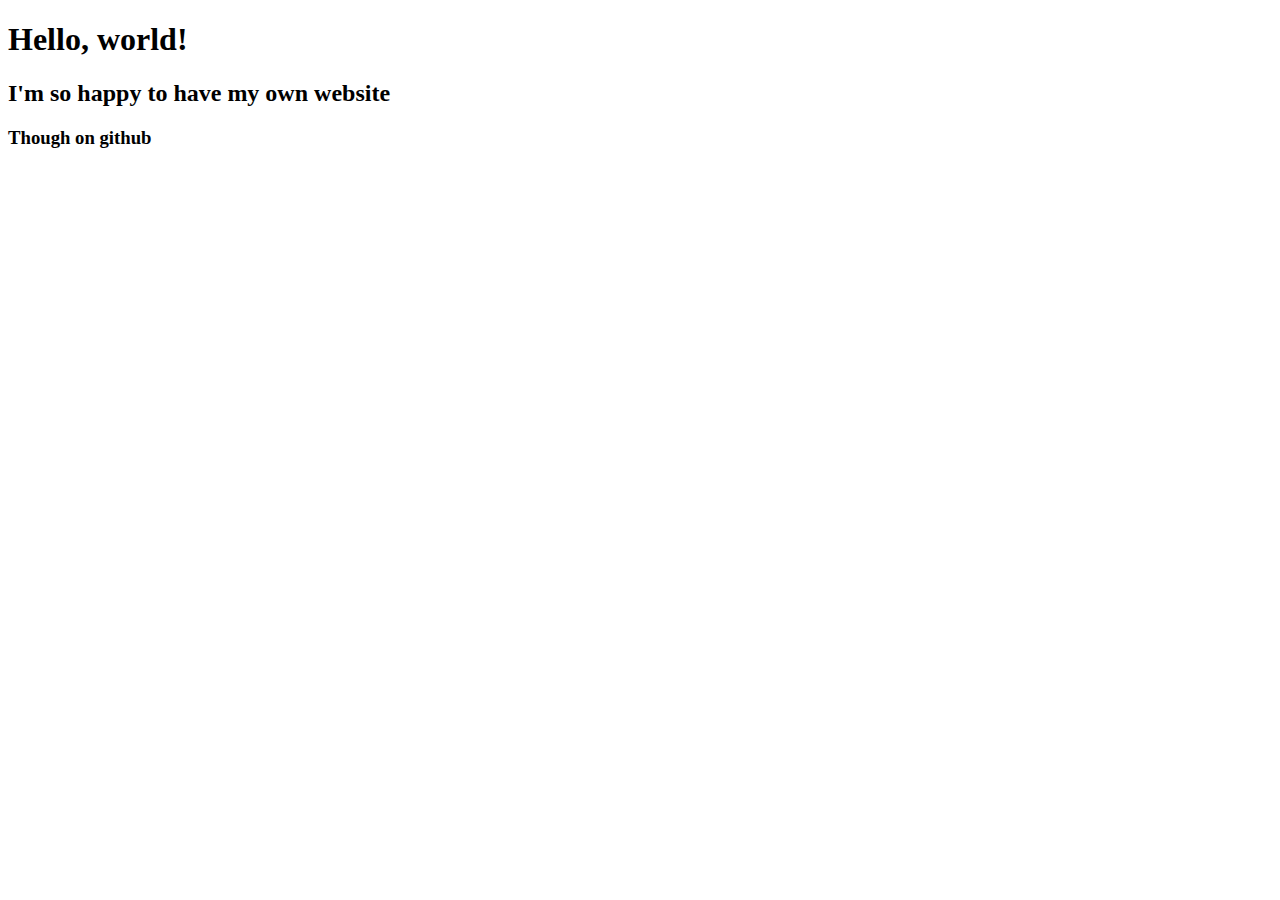
==== index.html @ fdfdf6d9 "Create index.html" ====
<!DOCTYPE html>
<html lang="en">
<head>
    <meta charset="UTF-8">
    <meta name="viewport" content="width=device-width, initial-scale=1.0">
    <title>Zhaodong's Website</title>
</head>
<body>
    <h1>Hello, world!</h1>
    <h2>I'm so happy to have my own website</h2>
    <h3>Though on github</h3>
</body>
</html>
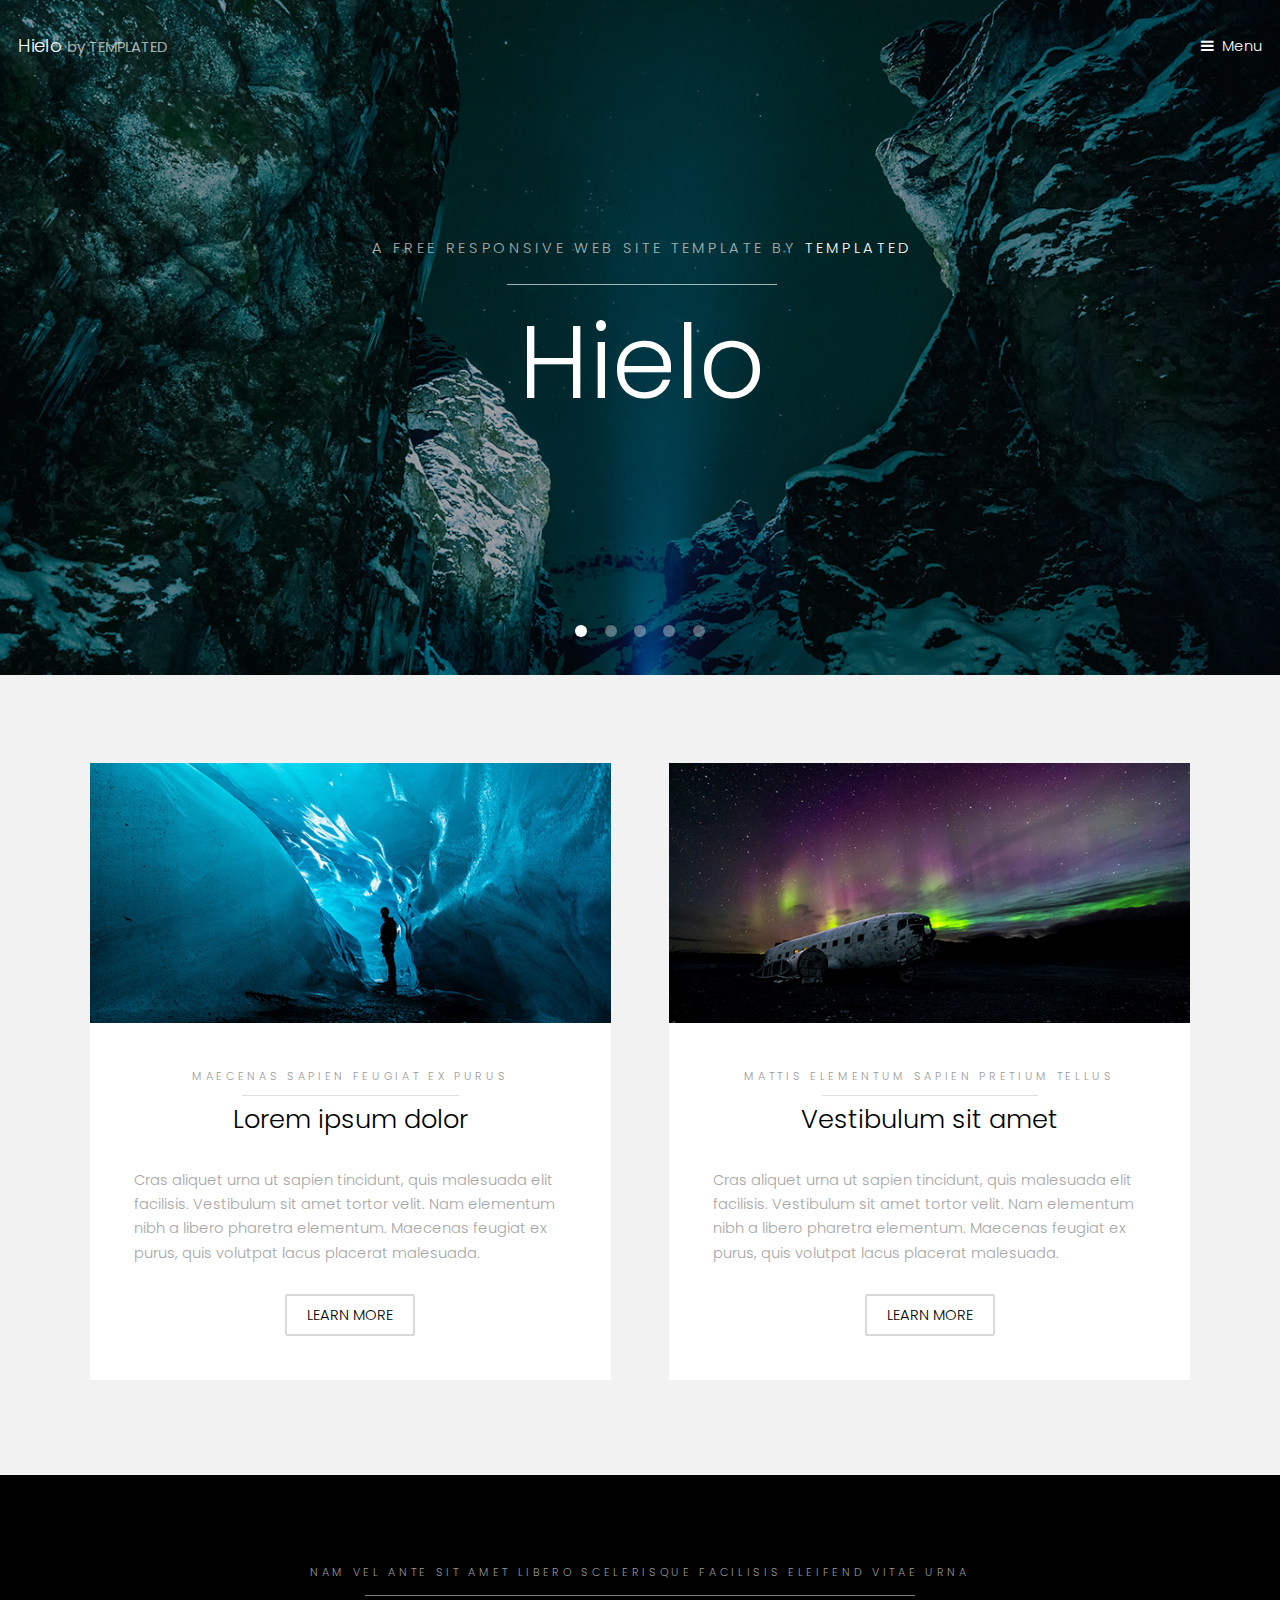
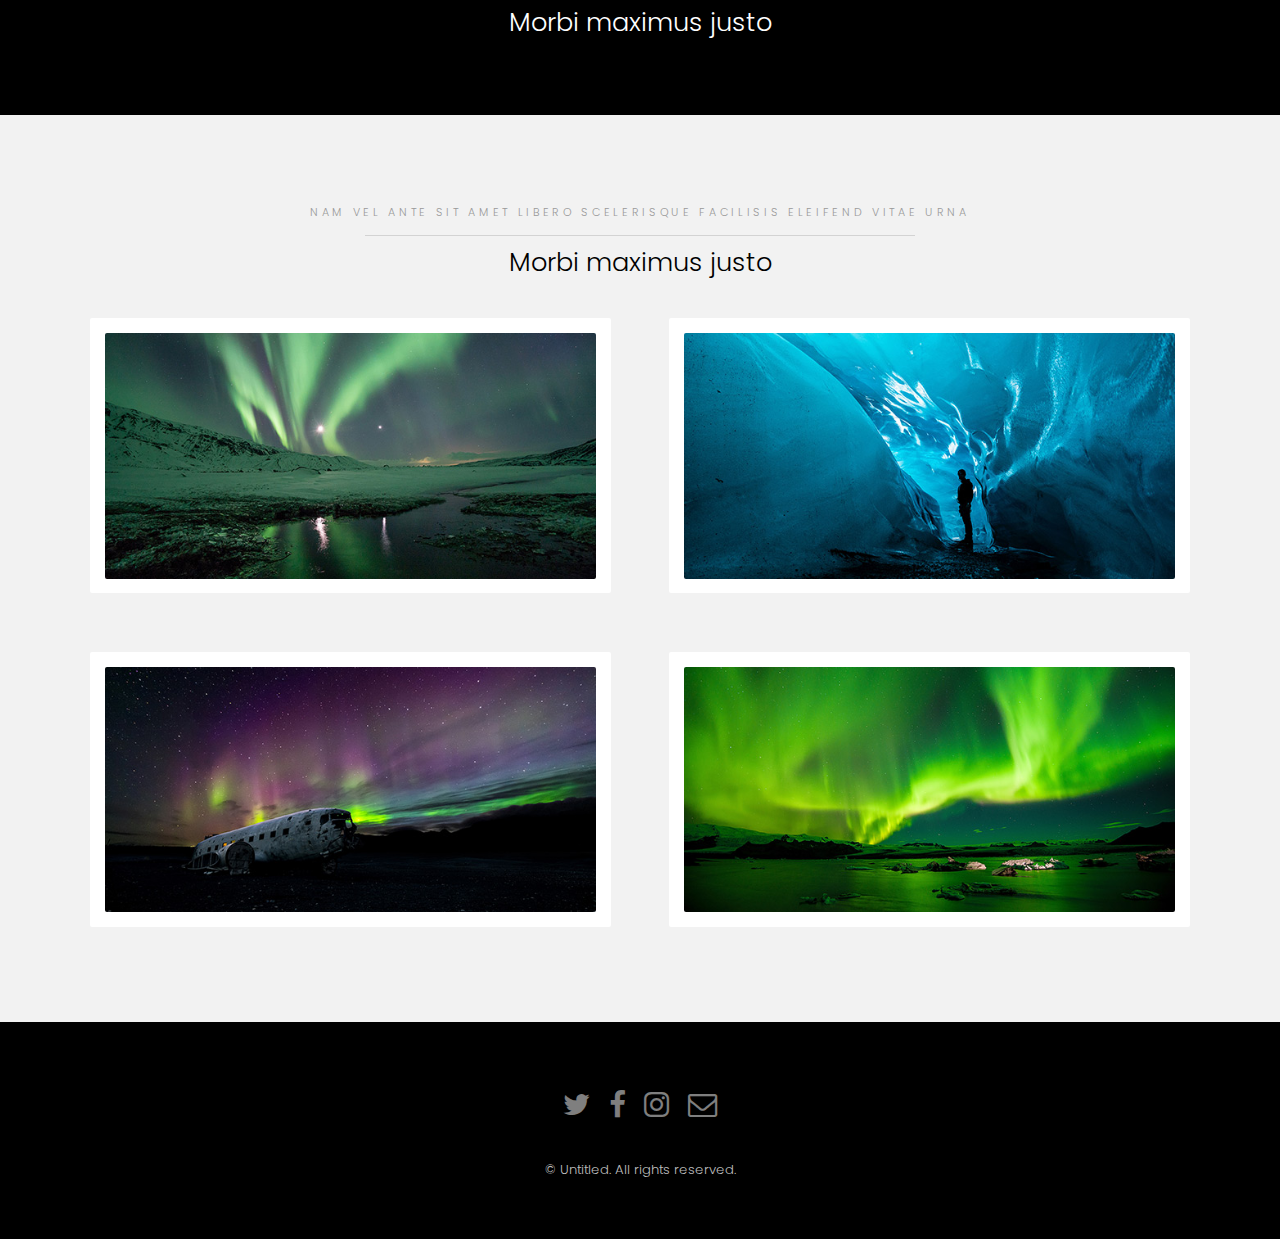
==== commit 54869a9a: "test" ====
--- a/index.html
+++ b/index.html
@@ -1,13 +1,191 @@
-<!DOCTYPE html>
-<html lang="en">
-<head>
-    <meta charset="UTF-8">
-    <meta name="viewport" content="width=device-width, initial-scale=1.0">
-    <title>Zhaodong's Website</title>
-</head>
-<body>
-    <h1>Hello, world!</h1>
-    <h2>I'm so happy to have my own website</h2>
-    <h3>Though on github</h3>
-</body>
+<!DOCTYPE HTML>
+<!--
+	Hielo by TEMPLATED
+	templated.co @templatedco
+	Released for free under the Creative Commons Attribution 3.0 license (templated.co/license)
+-->
+<html>
+	<head>
+		<title>Hielo by TEMPLATED</title>
+		<meta charset="utf-8" />
+		<meta name="viewport" content="width=device-width, initial-scale=1" />
+		<link rel="stylesheet" href="assets/css/main.css" />
+	</head>
+	<body>
+
+		<!-- Header -->
+			<header id="header" class="alt">
+				<div class="logo"><a href="index.html">Hielo <span>by TEMPLATED</span></a></div>
+				<a href="#menu">Menu</a>
+			</header>
+
+		<!-- Nav -->
+			<nav id="menu">
+				<ul class="links">
+					<li><a href="index.html">Home</a></li>
+					<li><a href="generic.html">Generic</a></li>
+					<li><a href="elements.html">Elements</a></li>
+				</ul>
+			</nav>
+
+		<!-- Banner -->
+			<section class="banner full">
+				<article>
+					<img src="images/slide01.jpg" alt="" />
+					<div class="inner">
+						<header>
+							<p>A free responsive web site template by <a href="https://templated.co">TEMPLATED</a></p>
+							<h2>Hielo</h2>
+						</header>
+					</div>
+				</article>
+				<article>
+					<img src="images/slide02.jpg" alt="" />
+					<div class="inner">
+						<header>
+							<p>Lorem ipsum dolor sit amet nullam feugiat</p>
+							<h2>Magna etiam</h2>
+						</header>
+					</div>
+				</article>
+				<article>
+					<img src="images/slide03.jpg"  alt="" />
+					<div class="inner">
+						<header>
+							<p>Sed cursus aliuam veroeros lorem ipsum nullam</p>
+							<h2>Tempus dolor</h2>
+						</header>
+					</div>
+				</article>
+				<article>
+					<img src="images/slide04.jpg"  alt="" />
+					<div class="inner">
+						<header>
+							<p>Adipiscing lorem ipsum feugiat sed phasellus consequat</p>
+							<h2>Etiam feugiat</h2>
+						</header>
+					</div>
+				</article>
+				<article>
+					<img src="images/slide05.jpg"  alt="" />
+					<div class="inner">
+						<header>
+							<p>Ipsum dolor sed magna veroeros lorem ipsum</p>
+							<h2>Lorem adipiscing</h2>
+						</header>
+					</div>
+				</article>
+			</section>
+
+		<!-- One -->
+			<section id="one" class="wrapper style2">
+				<div class="inner">
+					<div class="grid-style">
+
+						<div>
+							<div class="box">
+								<div class="image fit">
+									<img src="images/pic02.jpg" alt="" />
+								</div>
+								<div class="content">
+									<header class="align-center">
+										<p>maecenas sapien feugiat ex purus</p>
+										<h2>Lorem ipsum dolor</h2>
+									</header>
+									<p> Cras aliquet urna ut sapien tincidunt, quis malesuada elit facilisis. Vestibulum sit amet tortor velit. Nam elementum nibh a libero pharetra elementum. Maecenas feugiat ex purus, quis volutpat lacus placerat malesuada.</p>
+									<footer class="align-center">
+										<a href="#" class="button alt">Learn More</a>
+									</footer>
+								</div>
+							</div>
+						</div>
+
+						<div>
+							<div class="box">
+								<div class="image fit">
+									<img src="images/pic03.jpg" alt="" />
+								</div>
+								<div class="content">
+									<header class="align-center">
+										<p>mattis elementum sapien pretium tellus</p>
+										<h2>Vestibulum sit amet</h2>
+									</header>
+									<p> Cras aliquet urna ut sapien tincidunt, quis malesuada elit facilisis. Vestibulum sit amet tortor velit. Nam elementum nibh a libero pharetra elementum. Maecenas feugiat ex purus, quis volutpat lacus placerat malesuada.</p>
+									<footer class="align-center">
+										<a href="#" class="button alt">Learn More</a>
+									</footer>
+								</div>
+							</div>
+						</div>
+
+					</div>
+				</div>
+			</section>
+
+		<!-- Two -->
+			<section id="two" class="wrapper style3">
+				<div class="inner">
+					<header class="align-center">
+						<p>Nam vel ante sit amet libero scelerisque facilisis eleifend vitae urna</p>
+						<h2>Morbi maximus justo</h2>
+					</header>
+				</div>
+			</section>
+
+		<!-- Three -->
+			<section id="three" class="wrapper style2">
+				<div class="inner">
+					<header class="align-center">
+						<p class="special">Nam vel ante sit amet libero scelerisque facilisis eleifend vitae urna</p>
+						<h2>Morbi maximus justo</h2>
+					</header>
+					<div class="gallery">
+						<div>
+							<div class="image fit">
+								<a href="#"><img src="images/pic01.jpg" alt="" /></a>
+							</div>
+						</div>
+						<div>
+							<div class="image fit">
+								<a href="#"><img src="images/pic02.jpg" alt="" /></a>
+							</div>
+						</div>
+						<div>
+							<div class="image fit">
+								<a href="#"><img src="images/pic03.jpg" alt="" /></a>
+							</div>
+						</div>
+						<div>
+							<div class="image fit">
+								<a href="#"><img src="images/pic04.jpg" alt="" /></a>
+							</div>
+						</div>
+					</div>
+				</div>
+			</section>
+
+
+		<!-- Footer -->
+			<footer id="footer">
+				<div class="container">
+					<ul class="icons">
+						<li><a href="#" class="icon fa-twitter"><span class="label">Twitter</span></a></li>
+						<li><a href="#" class="icon fa-facebook"><span class="label">Facebook</span></a></li>
+						<li><a href="#" class="icon fa-instagram"><span class="label">Instagram</span></a></li>
+						<li><a href="#" class="icon fa-envelope-o"><span class="label">Email</span></a></li>
+					</ul>
+				</div>
+				<div class="copyright">
+					&copy; Untitled. All rights reserved.
+				</div>
+			</footer>
+
+		<!-- Scripts -->
+			<script src="assets/js/jquery.min.js"></script>
+			<script src="assets/js/jquery.scrollex.min.js"></script>
+			<script src="assets/js/skel.min.js"></script>
+			<script src="assets/js/util.js"></script>
+			<script src="assets/js/main.js"></script>
+
+	</body>
 </html>--- a/assets/css/main.css
+++ b/assets/css/main.css
@@ -0,0 +1,4312 @@
+@charset "UTF-8";
+@import url(font-awesome.min.css);
+@import url("https://fonts.googleapis.com/css?family=Poppins:300,400,500,600,700");
+
+/*
+	Hielo by TEMPLATED
+	templated.co @templatedco
+	Released for free under the Creative Commons Attribution 3.0 license (templated.co/license)
+*/
+
+/* Reset */
+
+	html, body, div, span, applet, object, iframe, h1, h2, h3, h4, h5, h6, p, blockquote, pre, a, abbr, acronym, address, big, cite, code, del, dfn, em, img, ins, kbd, q, s, samp, small, strike, strong, sub, sup, tt, var, b, u, i, center, dl, dt, dd, ol, ul, li, fieldset, form, label, legend, table, caption, tbody, tfoot, thead, tr, th, td, article, aside, canvas, details, embed, figure, figcaption, footer, header, hgroup, menu, nav, output, ruby, section, summary, time, mark, audio, video {
+		margin: 0;
+		padding: 0;
+		border: 0;
+		font-size: 100%;
+		font: inherit;
+		vertical-align: baseline;
+	}
+
+	article, aside, details, figcaption, figure, footer, header, hgroup, menu, nav, section {
+		display: block;
+	}
+
+	body {
+		line-height: 1;
+	}
+
+	ol, ul {
+		list-style: none;
+	}
+
+	blockquote, q {
+		quotes: none;
+	}
+
+	blockquote:before, blockquote:after, q:before, q:after {
+		content: '';
+		content: none;
+	}
+
+	table {
+		border-collapse: collapse;
+		border-spacing: 0;
+	}
+
+	body {
+		-webkit-text-size-adjust: none;
+	}
+
+/* Box Model */
+
+	*, *:before, *:after {
+		-moz-box-sizing: border-box;
+		-webkit-box-sizing: border-box;
+		box-sizing: border-box;
+	}
+
+/* Containers */
+
+	.container {
+		margin-left: auto;
+		margin-right: auto;
+	}
+
+	.container.\31 25\25 {
+		width: 100%;
+		max-width: 100rem;
+		min-width: 80rem;
+	}
+
+	.container.\37 5\25 {
+		width: 60rem;
+	}
+
+	.container.\35 0\25 {
+		width: 40rem;
+	}
+
+	.container.\32 5\25 {
+		width: 20rem;
+	}
+
+	.container {
+		width: 80rem;
+	}
+
+	@media screen and (max-width: 1680px) {
+
+		.container.\31 25\25 {
+			width: 100%;
+			max-width: 100rem;
+			min-width: 80rem;
+		}
+
+		.container.\37 5\25 {
+			width: 60rem;
+		}
+
+		.container.\35 0\25 {
+			width: 40rem;
+		}
+
+		.container.\32 5\25 {
+			width: 20rem;
+		}
+
+		.container {
+			width: 80rem;
+		}
+
+	}
+
+	@media screen and (max-width: 1280px) {
+
+		.container.\31 25\25 {
+			width: 100%;
+			max-width: 81.25rem;
+			min-width: 65rem;
+		}
+
+		.container.\37 5\25 {
+			width: 48.75rem;
+		}
+
+		.container.\35 0\25 {
+			width: 32.5rem;
+		}
+
+		.container.\32 5\25 {
+			width: 16.25rem;
+		}
+
+		.container {
+			width: 65rem;
+		}
+
+	}
+
+	@media screen and (max-width: 980px) {
+
+		.container.\31 25\25 {
+			width: 100%;
+			max-width: 112.5%;
+			min-width: 90%;
+		}
+
+		.container.\37 5\25 {
+			width: 67.5%;
+		}
+
+		.container.\35 0\25 {
+			width: 45%;
+		}
+
+		.container.\32 5\25 {
+			width: 22.5%;
+		}
+
+		.container {
+			width: 90%;
+		}
+
+	}
+
+	@media screen and (max-width: 736px) {
+
+		.container.\31 25\25 {
+			width: 100%;
+			max-width: 112.5%;
+			min-width: 90%;
+		}
+
+		.container.\37 5\25 {
+			width: 67.5%;
+		}
+
+		.container.\35 0\25 {
+			width: 45%;
+		}
+
+		.container.\32 5\25 {
+			width: 22.5%;
+		}
+
+		.container {
+			width: 90% !important;
+		}
+
+	}
+
+	@media screen and (max-width: 480px) {
+
+		.container.\31 25\25 {
+			width: 100%;
+			max-width: 112.5%;
+			min-width: 90%;
+		}
+
+		.container.\37 5\25 {
+			width: 67.5%;
+		}
+
+		.container.\35 0\25 {
+			width: 45%;
+		}
+
+		.container.\32 5\25 {
+			width: 22.5%;
+		}
+
+		.container {
+			width: 90% !important;
+		}
+
+	}
+
+/* Grid */
+
+	.row {
+		border-bottom: solid 1px transparent;
+		-moz-box-sizing: border-box;
+		-webkit-box-sizing: border-box;
+		box-sizing: border-box;
+	}
+
+	.row > * {
+		float: left;
+		-moz-box-sizing: border-box;
+		-webkit-box-sizing: border-box;
+		box-sizing: border-box;
+	}
+
+	.row:after, .row:before {
+		content: '';
+		display: block;
+		clear: both;
+		height: 0;
+	}
+
+	.row.uniform > * > :first-child {
+		margin-top: 0;
+	}
+
+	.row.uniform > * > :last-child {
+		margin-bottom: 0;
+	}
+
+	.row.\30 \25 > * {
+		padding: 0 0 0 0rem;
+	}
+
+	.row.\30 \25 {
+		margin: 0 0 -1px 0rem;
+	}
+
+	.row.uniform.\30 \25 > * {
+		padding: 0rem 0 0 0rem;
+	}
+
+	.row.uniform.\30 \25 {
+		margin: 0rem 0 -1px 0rem;
+	}
+
+	.row > * {
+		padding: 0 0 0 2rem;
+	}
+
+	.row {
+		margin: 0 0 -1px -2rem;
+	}
+
+	.row.uniform > * {
+		padding: 2rem 0 0 2rem;
+	}
+
+	.row.uniform {
+		margin: -2rem 0 -1px -2rem;
+	}
+
+	.row.\32 00\25 > * {
+		padding: 0 0 0 4rem;
+	}
+
+	.row.\32 00\25 {
+		margin: 0 0 -1px -4rem;
+	}
+
+	.row.uniform.\32 00\25 > * {
+		padding: 4rem 0 0 4rem;
+	}
+
+	.row.uniform.\32 00\25 {
+		margin: -4rem 0 -1px -4rem;
+	}
+
+	.row.\31 50\25 > * {
+		padding: 0 0 0 3rem;
+	}
+
+	.row.\31 50\25 {
+		margin: 0 0 -1px -3rem;
+	}
+
+	.row.uniform.\31 50\25 > * {
+		padding: 3rem 0 0 3rem;
+	}
+
+	.row.uniform.\31 50\25 {
+		margin: -3rem 0 -1px -3rem;
+	}
+
+	.row.\35 0\25 > * {
+		padding: 0 0 0 1rem;
+	}
+
+	.row.\35 0\25 {
+		margin: 0 0 -1px -1rem;
+	}
+
+	.row.uniform.\35 0\25 > * {
+		padding: 1rem 0 0 1rem;
+	}
+
+	.row.uniform.\35 0\25 {
+		margin: -1rem 0 -1px -1rem;
+	}
+
+	.row.\32 5\25 > * {
+		padding: 0 0 0 0.5rem;
+	}
+
+	.row.\32 5\25 {
+		margin: 0 0 -1px -0.5rem;
+	}
+
+	.row.uniform.\32 5\25 > * {
+		padding: 0.5rem 0 0 0.5rem;
+	}
+
+	.row.uniform.\32 5\25 {
+		margin: -0.5rem 0 -1px -0.5rem;
+	}
+
+	.\31 2u, .\31 2u\24 {
+		width: 100%;
+		clear: none;
+		margin-left: 0;
+	}
+
+	.\31 1u, .\31 1u\24 {
+		width: 91.6666666667%;
+		clear: none;
+		margin-left: 0;
+	}
+
+	.\31 0u, .\31 0u\24 {
+		width: 83.3333333333%;
+		clear: none;
+		margin-left: 0;
+	}
+
+	.\39 u, .\39 u\24 {
+		width: 75%;
+		clear: none;
+		margin-left: 0;
+	}
+
+	.\38 u, .\38 u\24 {
+		width: 66.6666666667%;
+		clear: none;
+		margin-left: 0;
+	}
+
+	.\37 u, .\37 u\24 {
+		width: 58.3333333333%;
+		clear: none;
+		margin-left: 0;
+	}
+
+	.\36 u, .\36 u\24 {
+		width: 50%;
+		clear: none;
+		margin-left: 0;
+	}
+
+	.\35 u, .\35 u\24 {
+		width: 41.6666666667%;
+		clear: none;
+		margin-left: 0;
+	}
+
+	.\34 u, .\34 u\24 {
+		width: 33.3333333333%;
+		clear: none;
+		margin-left: 0;
+	}
+
+	.\33 u, .\33 u\24 {
+		width: 25%;
+		clear: none;
+		margin-left: 0;
+	}
+
+	.\32 u, .\32 u\24 {
+		width: 16.6666666667%;
+		clear: none;
+		margin-left: 0;
+	}
+
+	.\31 u, .\31 u\24 {
+		width: 8.3333333333%;
+		clear: none;
+		margin-left: 0;
+	}
+
+	.\31 2u\24 + *,
+	.\31 1u\24 + *,
+	.\31 0u\24 + *,
+	.\39 u\24 + *,
+	.\38 u\24 + *,
+	.\37 u\24 + *,
+	.\36 u\24 + *,
+	.\35 u\24 + *,
+	.\34 u\24 + *,
+	.\33 u\24 + *,
+	.\32 u\24 + *,
+	.\31 u\24 + * {
+		clear: left;
+	}
+
+	.\-11u {
+		margin-left: 91.66667%;
+	}
+
+	.\-10u {
+		margin-left: 83.33333%;
+	}
+
+	.\-9u {
+		margin-left: 75%;
+	}
+
+	.\-8u {
+		margin-left: 66.66667%;
+	}
+
+	.\-7u {
+		margin-left: 58.33333%;
+	}
+
+	.\-6u {
+		margin-left: 50%;
+	}
+
+	.\-5u {
+		margin-left: 41.66667%;
+	}
+
+	.\-4u {
+		margin-left: 33.33333%;
+	}
+
+	.\-3u {
+		margin-left: 25%;
+	}
+
+	.\-2u {
+		margin-left: 16.66667%;
+	}
+
+	.\-1u {
+		margin-left: 8.33333%;
+	}
+
+	@media screen and (max-width: 1680px) {
+
+		.row > * {
+			padding: 0 0 0 2rem;
+		}
+
+		.row {
+			margin: 0 0 -1px -2rem;
+		}
+
+		.row.uniform > * {
+			padding: 2rem 0 0 2rem;
+		}
+
+		.row.uniform {
+			margin: -2rem 0 -1px -2rem;
+		}
+
+		.row.\32 00\25 > * {
+			padding: 0 0 0 4rem;
+		}
+
+		.row.\32 00\25 {
+			margin: 0 0 -1px -4rem;
+		}
+
+		.row.uniform.\32 00\25 > * {
+			padding: 4rem 0 0 4rem;
+		}
+
+		.row.uniform.\32 00\25 {
+			margin: -4rem 0 -1px -4rem;
+		}
+
+		.row.\31 50\25 > * {
+			padding: 0 0 0 3rem;
+		}
+
+		.row.\31 50\25 {
+			margin: 0 0 -1px -3rem;
+		}
+
+		.row.uniform.\31 50\25 > * {
+			padding: 3rem 0 0 3rem;
+		}
+
+		.row.uniform.\31 50\25 {
+			margin: -3rem 0 -1px -3rem;
+		}
+
+		.row.\35 0\25 > * {
+			padding: 0 0 0 1rem;
+		}
+
+		.row.\35 0\25 {
+			margin: 0 0 -1px -1rem;
+		}
+
+		.row.uniform.\35 0\25 > * {
+			padding: 1rem 0 0 1rem;
+		}
+
+		.row.uniform.\35 0\25 {
+			margin: -1rem 0 -1px -1rem;
+		}
+
+		.row.\32 5\25 > * {
+			padding: 0 0 0 0.5rem;
+		}
+
+		.row.\32 5\25 {
+			margin: 0 0 -1px -0.5rem;
+		}
+
+		.row.uniform.\32 5\25 > * {
+			padding: 0.5rem 0 0 0.5rem;
+		}
+
+		.row.uniform.\32 5\25 {
+			margin: -0.5rem 0 -1px -0.5rem;
+		}
+
+		.\31 2u\28xlarge\29, .\31 2u\24\28xlarge\29 {
+			width: 100%;
+			clear: none;
+			margin-left: 0;
+		}
+
+		.\31 1u\28xlarge\29, .\31 1u\24\28xlarge\29 {
+			width: 91.6666666667%;
+			clear: none;
+			margin-left: 0;
+		}
+
+		.\31 0u\28xlarge\29, .\31 0u\24\28xlarge\29 {
+			width: 83.3333333333%;
+			clear: none;
+			margin-left: 0;
+		}
+
+		.\39 u\28xlarge\29, .\39 u\24\28xlarge\29 {
+			width: 75%;
+			clear: none;
+			margin-left: 0;
+		}
+
+		.\38 u\28xlarge\29, .\38 u\24\28xlarge\29 {
+			width: 66.6666666667%;
+			clear: none;
+			margin-left: 0;
+		}
+
+		.\37 u\28xlarge\29, .\37 u\24\28xlarge\29 {
+			width: 58.3333333333%;
+			clear: none;
+			margin-left: 0;
+		}
+
+		.\36 u\28xlarge\29, .\36 u\24\28xlarge\29 {
+			width: 50%;
+			clear: none;
+			margin-left: 0;
+		}
+
+		.\35 u\28xlarge\29, .\35 u\24\28xlarge\29 {
+			width: 41.6666666667%;
+			clear: none;
+			margin-left: 0;
+		}
+
+		.\34 u\28xlarge\29, .\34 u\24\28xlarge\29 {
+			width: 33.3333333333%;
+			clear: none;
+			margin-left: 0;
+		}
+
+		.\33 u\28xlarge\29, .\33 u\24\28xlarge\29 {
+			width: 25%;
+			clear: none;
+			margin-left: 0;
+		}
+
+		.\32 u\28xlarge\29, .\32 u\24\28xlarge\29 {
+			width: 16.6666666667%;
+			clear: none;
+			margin-left: 0;
+		}
+
+		.\31 u\28xlarge\29, .\31 u\24\28xlarge\29 {
+			width: 8.3333333333%;
+			clear: none;
+			margin-left: 0;
+		}
+
+		.\31 2u\24\28xlarge\29 + *,
+		.\31 1u\24\28xlarge\29 + *,
+		.\31 0u\24\28xlarge\29 + *,
+		.\39 u\24\28xlarge\29 + *,
+		.\38 u\24\28xlarge\29 + *,
+		.\37 u\24\28xlarge\29 + *,
+		.\36 u\24\28xlarge\29 + *,
+		.\35 u\24\28xlarge\29 + *,
+		.\34 u\24\28xlarge\29 + *,
+		.\33 u\24\28xlarge\29 + *,
+		.\32 u\24\28xlarge\29 + *,
+		.\31 u\24\28xlarge\29 + * {
+			clear: left;
+		}
+
+		.\-11u\28xlarge\29 {
+			margin-left: 91.66667%;
+		}
+
+		.\-10u\28xlarge\29 {
+			margin-left: 83.33333%;
+		}
+
+		.\-9u\28xlarge\29 {
+			margin-left: 75%;
+		}
+
+		.\-8u\28xlarge\29 {
+			margin-left: 66.66667%;
+		}
+
+		.\-7u\28xlarge\29 {
+			margin-left: 58.33333%;
+		}
+
+		.\-6u\28xlarge\29 {
+			margin-left: 50%;
+		}
+
+		.\-5u\28xlarge\29 {
+			margin-left: 41.66667%;
+		}
+
+		.\-4u\28xlarge\29 {
+			margin-left: 33.33333%;
+		}
+
+		.\-3u\28xlarge\29 {
+			margin-left: 25%;
+		}
+
+		.\-2u\28xlarge\29 {
+			margin-left: 16.66667%;
+		}
+
+		.\-1u\28xlarge\29 {
+			margin-left: 8.33333%;
+		}
+
+	}
+
+	@media screen and (max-width: 1280px) {
+
+		.row > * {
+			padding: 0 0 0 1.5rem;
+		}
+
+		.row {
+			margin: 0 0 -1px -1.5rem;
+		}
+
+		.row.uniform > * {
+			padding: 1.5rem 0 0 1.5rem;
+		}
+
+		.row.uniform {
+			margin: -1.5rem 0 -1px -1.5rem;
+		}
+
+		.row.\32 00\25 > * {
+			padding: 0 0 0 3rem;
+		}
+
+		.row.\32 00\25 {
+			margin: 0 0 -1px -3rem;
+		}
+
+		.row.uniform.\32 00\25 > * {
+			padding: 3rem 0 0 3rem;
+		}
+
+		.row.uniform.\32 00\25 {
+			margin: -3rem 0 -1px -3rem;
+		}
+
+		.row.\31 50\25 > * {
+			padding: 0 0 0 2.25rem;
+		}
+
+		.row.\31 50\25 {
+			margin: 0 0 -1px -2.25rem;
+		}
+
+		.row.uniform.\31 50\25 > * {
+			padding: 2.25rem 0 0 2.25rem;
+		}
+
+		.row.uniform.\31 50\25 {
+			margin: -2.25rem 0 -1px -2.25rem;
+		}
+
+		.row.\35 0\25 > * {
+			padding: 0 0 0 0.75rem;
+		}
+
+		.row.\35 0\25 {
+			margin: 0 0 -1px -0.75rem;
+		}
+
+		.row.uniform.\35 0\25 > * {
+			padding: 0.75rem 0 0 0.75rem;
+		}
+
+		.row.uniform.\35 0\25 {
+			margin: -0.75rem 0 -1px -0.75rem;
+		}
+
+		.row.\32 5\25 > * {
+			padding: 0 0 0 0.375rem;
+		}
+
+		.row.\32 5\25 {
+			margin: 0 0 -1px -0.375rem;
+		}
+
+		.row.uniform.\32 5\25 > * {
+			padding: 0.375rem 0 0 0.375rem;
+		}
+
+		.row.uniform.\32 5\25 {
+			margin: -0.375rem 0 -1px -0.375rem;
+		}
+
+		.\31 2u\28large\29, .\31 2u\24\28large\29 {
+			width: 100%;
+			clear: none;
+			margin-left: 0;
+		}
+
+		.\31 1u\28large\29, .\31 1u\24\28large\29 {
+			width: 91.6666666667%;
+			clear: none;
+			margin-left: 0;
+		}
+
+		.\31 0u\28large\29, .\31 0u\24\28large\29 {
+			width: 83.3333333333%;
+			clear: none;
+			margin-left: 0;
+		}
+
+		.\39 u\28large\29, .\39 u\24\28large\29 {
+			width: 75%;
+			clear: none;
+			margin-left: 0;
+		}
+
+		.\38 u\28large\29, .\38 u\24\28large\29 {
+			width: 66.6666666667%;
+			clear: none;
+			margin-left: 0;
+		}
+
+		.\37 u\28large\29, .\37 u\24\28large\29 {
+			width: 58.3333333333%;
+			clear: none;
+			margin-left: 0;
+		}
+
+		.\36 u\28large\29, .\36 u\24\28large\29 {
+			width: 50%;
+			clear: none;
+			margin-left: 0;
+		}
+
+		.\35 u\28large\29, .\35 u\24\28large\29 {
+			width: 41.6666666667%;
+			clear: none;
+			margin-left: 0;
+		}
+
+		.\34 u\28large\29, .\34 u\24\28large\29 {
+			width: 33.3333333333%;
+			clear: none;
+			margin-left: 0;
+		}
+
+		.\33 u\28large\29, .\33 u\24\28large\29 {
+			width: 25%;
+			clear: none;
+			margin-left: 0;
+		}
+
+		.\32 u\28large\29, .\32 u\24\28large\29 {
+			width: 16.6666666667%;
+			clear: none;
+			margin-left: 0;
+		}
+
+		.\31 u\28large\29, .\31 u\24\28large\29 {
+			width: 8.3333333333%;
+			clear: none;
+			margin-left: 0;
+		}
+
+		.\31 2u\24\28large\29 + *,
+		.\31 1u\24\28large\29 + *,
+		.\31 0u\24\28large\29 + *,
+		.\39 u\24\28large\29 + *,
+		.\38 u\24\28large\29 + *,
+		.\37 u\24\28large\29 + *,
+		.\36 u\24\28large\29 + *,
+		.\35 u\24\28large\29 + *,
+		.\34 u\24\28large\29 + *,
+		.\33 u\24\28large\29 + *,
+		.\32 u\24\28large\29 + *,
+		.\31 u\24\28large\29 + * {
+			clear: left;
+		}
+
+		.\-11u\28large\29 {
+			margin-left: 91.66667%;
+		}
+
+		.\-10u\28large\29 {
+			margin-left: 83.33333%;
+		}
+
+		.\-9u\28large\29 {
+			margin-left: 75%;
+		}
+
+		.\-8u\28large\29 {
+			margin-left: 66.66667%;
+		}
+
+		.\-7u\28large\29 {
+			margin-left: 58.33333%;
+		}
+
+		.\-6u\28large\29 {
+			margin-left: 50%;
+		}
+
+		.\-5u\28large\29 {
+			margin-left: 41.66667%;
+		}
+
+		.\-4u\28large\29 {
+			margin-left: 33.33333%;
+		}
+
+		.\-3u\28large\29 {
+			margin-left: 25%;
+		}
+
+		.\-2u\28large\29 {
+			margin-left: 16.66667%;
+		}
+
+		.\-1u\28large\29 {
+			margin-left: 8.33333%;
+		}
+
+	}
+
+	@media screen and (max-width: 980px) {
+
+		.row > * {
+			padding: 0 0 0 1.5rem;
+		}
+
+		.row {
+			margin: 0 0 -1px -1.5rem;
+		}
+
+		.row.uniform > * {
+			padding: 1.5rem 0 0 1.5rem;
+		}
+
+		.row.uniform {
+			margin: -1.5rem 0 -1px -1.5rem;
+		}
+
+		.row.\32 00\25 > * {
+			padding: 0 0 0 3rem;
+		}
+
+		.row.\32 00\25 {
+			margin: 0 0 -1px -3rem;
+		}
+
+		.row.uniform.\32 00\25 > * {
+			padding: 3rem 0 0 3rem;
+		}
+
+		.row.uniform.\32 00\25 {
+			margin: -3rem 0 -1px -3rem;
+		}
+
+		.row.\31 50\25 > * {
+			padding: 0 0 0 2.25rem;
+		}
+
+		.row.\31 50\25 {
+			margin: 0 0 -1px -2.25rem;
+		}
+
+		.row.uniform.\31 50\25 > * {
+			padding: 2.25rem 0 0 2.25rem;
+		}
+
+		.row.uniform.\31 50\25 {
+			margin: -2.25rem 0 -1px -2.25rem;
+		}
+
+		.row.\35 0\25 > * {
+			padding: 0 0 0 0.75rem;
+		}
+
+		.row.\35 0\25 {
+			margin: 0 0 -1px -0.75rem;
+		}
+
+		.row.uniform.\35 0\25 > * {
+			padding: 0.75rem 0 0 0.75rem;
+		}
+
+		.row.uniform.\35 0\25 {
+			margin: -0.75rem 0 -1px -0.75rem;
+		}
+
+		.row.\32 5\25 > * {
+			padding: 0 0 0 0.375rem;
+		}
+
+		.row.\32 5\25 {
+			margin: 0 0 -1px -0.375rem;
+		}
+
+		.row.uniform.\32 5\25 > * {
+			padding: 0.375rem 0 0 0.375rem;
+		}
+
+		.row.uniform.\32 5\25 {
+			margin: -0.375rem 0 -1px -0.375rem;
+		}
+
+		.\31 2u\28medium\29, .\31 2u\24\28medium\29 {
+			width: 100%;
+			clear: none;
+			margin-left: 0;
+		}
+
+		.\31 1u\28medium\29, .\31 1u\24\28medium\29 {
+			width: 91.6666666667%;
+			clear: none;
+			margin-left: 0;
+		}
+
+		.\31 0u\28medium\29, .\31 0u\24\28medium\29 {
+			width: 83.3333333333%;
+			clear: none;
+			margin-left: 0;
+		}
+
+		.\39 u\28medium\29, .\39 u\24\28medium\29 {
+			width: 75%;
+			clear: none;
+			margin-left: 0;
+		}
+
+		.\38 u\28medium\29, .\38 u\24\28medium\29 {
+			width: 66.6666666667%;
+			clear: none;
+			margin-left: 0;
+		}
+
+		.\37 u\28medium\29, .\37 u\24\28medium\29 {
+			width: 58.3333333333%;
+			clear: none;
+			margin-left: 0;
+		}
+
+		.\36 u\28medium\29, .\36 u\24\28medium\29 {
+			width: 50%;
+			clear: none;
+			margin-left: 0;
+		}
+
+		.\35 u\28medium\29, .\35 u\24\28medium\29 {
+			width: 41.6666666667%;
+			clear: none;
+			margin-left: 0;
+		}
+
+		.\34 u\28medium\29, .\34 u\24\28medium\29 {
+			width: 33.3333333333%;
+			clear: none;
+			margin-left: 0;
+		}
+
+		.\33 u\28medium\29, .\33 u\24\28medium\29 {
+			width: 25%;
+			clear: none;
+			margin-left: 0;
+		}
+
+		.\32 u\28medium\29, .\32 u\24\28medium\29 {
+			width: 16.6666666667%;
+			clear: none;
+			margin-left: 0;
+		}
+
+		.\31 u\28medium\29, .\31 u\24\28medium\29 {
+			width: 8.3333333333%;
+			clear: none;
+			margin-left: 0;
+		}
+
+		.\31 2u\24\28medium\29 + *,
+		.\31 1u\24\28medium\29 + *,
+		.\31 0u\24\28medium\29 + *,
+		.\39 u\24\28medium\29 + *,
+		.\38 u\24\28medium\29 + *,
+		.\37 u\24\28medium\29 + *,
+		.\36 u\24\28medium\29 + *,
+		.\35 u\24\28medium\29 + *,
+		.\34 u\24\28medium\29 + *,
+		.\33 u\24\28medium\29 + *,
+		.\32 u\24\28medium\29 + *,
+		.\31 u\24\28medium\29 + * {
+			clear: left;
+		}
+
+		.\-11u\28medium\29 {
+			margin-left: 91.66667%;
+		}
+
+		.\-10u\28medium\29 {
+			margin-left: 83.33333%;
+		}
+
+		.\-9u\28medium\29 {
+			margin-left: 75%;
+		}
+
+		.\-8u\28medium\29 {
+			margin-left: 66.66667%;
+		}
+
+		.\-7u\28medium\29 {
+			margin-left: 58.33333%;
+		}
+
+		.\-6u\28medium\29 {
+			margin-left: 50%;
+		}
+
+		.\-5u\28medium\29 {
+			margin-left: 41.66667%;
+		}
+
+		.\-4u\28medium\29 {
+			margin-left: 33.33333%;
+		}
+
+		.\-3u\28medium\29 {
+			margin-left: 25%;
+		}
+
+		.\-2u\28medium\29 {
+			margin-left: 16.66667%;
+		}
+
+		.\-1u\28medium\29 {
+			margin-left: 8.33333%;
+		}
+
+	}
+
+	@media screen and (max-width: 736px) {
+
+		.row > * {
+			padding: 0 0 0 1.25rem;
+		}
+
+		.row {
+			margin: 0 0 -1px -1.25rem;
+		}
+
+		.row.uniform > * {
+			padding: 1.25rem 0 0 1.25rem;
+		}
+
+		.row.uniform {
+			margin: -1.25rem 0 -1px -1.25rem;
+		}
+
+		.row.\32 00\25 > * {
+			padding: 0 0 0 2.5rem;
+		}
+
+		.row.\32 00\25 {
+			margin: 0 0 -1px -2.5rem;
+		}
+
+		.row.uniform.\32 00\25 > * {
+			padding: 2.5rem 0 0 2.5rem;
+		}
+
+		.row.uniform.\32 00\25 {
+			margin: -2.5rem 0 -1px -2.5rem;
+		}
+
+		.row.\31 50\25 > * {
+			padding: 0 0 0 1.875rem;
+		}
+
+		.row.\31 50\25 {
+			margin: 0 0 -1px -1.875rem;
+		}
+
+		.row.uniform.\31 50\25 > * {
+			padding: 1.875rem 0 0 1.875rem;
+		}
+
+		.row.uniform.\31 50\25 {
+			margin: -1.875rem 0 -1px -1.875rem;
+		}
+
+		.row.\35 0\25 > * {
+			padding: 0 0 0 0.625rem;
+		}
+
+		.row.\35 0\25 {
+			margin: 0 0 -1px -0.625rem;
+		}
+
+		.row.uniform.\35 0\25 > * {
+			padding: 0.625rem 0 0 0.625rem;
+		}
+
+		.row.uniform.\35 0\25 {
+			margin: -0.625rem 0 -1px -0.625rem;
+		}
+
+		.row.\32 5\25 > * {
+			padding: 0 0 0 0.3125rem;
+		}
+
+		.row.\32 5\25 {
+			margin: 0 0 -1px -0.3125rem;
+		}
+
+		.row.uniform.\32 5\25 > * {
+			padding: 0.3125rem 0 0 0.3125rem;
+		}
+
+		.row.uniform.\32 5\25 {
+			margin: -0.3125rem 0 -1px -0.3125rem;
+		}
+
+		.\31 2u\28small\29, .\31 2u\24\28small\29 {
+			width: 100%;
+			clear: none;
+			margin-left: 0;
+		}
+
+		.\31 1u\28small\29, .\31 1u\24\28small\29 {
+			width: 91.6666666667%;
+			clear: none;
+			margin-left: 0;
+		}
+
+		.\31 0u\28small\29, .\31 0u\24\28small\29 {
+			width: 83.3333333333%;
+			clear: none;
+			margin-left: 0;
+		}
+
+		.\39 u\28small\29, .\39 u\24\28small\29 {
+			width: 75%;
+			clear: none;
+			margin-left: 0;
+		}
+
+		.\38 u\28small\29, .\38 u\24\28small\29 {
+			width: 66.6666666667%;
+			clear: none;
+			margin-left: 0;
+		}
+
+		.\37 u\28small\29, .\37 u\24\28small\29 {
+			width: 58.3333333333%;
+			clear: none;
+			margin-left: 0;
+		}
+
+		.\36 u\28small\29, .\36 u\24\28small\29 {
+			width: 50%;
+			clear: none;
+			margin-left: 0;
+		}
+
+		.\35 u\28small\29, .\35 u\24\28small\29 {
+			width: 41.6666666667%;
+			clear: none;
+			margin-left: 0;
+		}
+
+		.\34 u\28small\29, .\34 u\24\28small\29 {
+			width: 33.3333333333%;
+			clear: none;
+			margin-left: 0;
+		}
+
+		.\33 u\28small\29, .\33 u\24\28small\29 {
+			width: 25%;
+			clear: none;
+			margin-left: 0;
+		}
+
+		.\32 u\28small\29, .\32 u\24\28small\29 {
+			width: 16.6666666667%;
+			clear: none;
+			margin-left: 0;
+		}
+
+		.\31 u\28small\29, .\31 u\24\28small\29 {
+			width: 8.3333333333%;
+			clear: none;
+			margin-left: 0;
+		}
+
+		.\31 2u\24\28small\29 + *,
+		.\31 1u\24\28small\29 + *,
+		.\31 0u\24\28small\29 + *,
+		.\39 u\24\28small\29 + *,
+		.\38 u\24\28small\29 + *,
+		.\37 u\24\28small\29 + *,
+		.\36 u\24\28small\29 + *,
+		.\35 u\24\28small\29 + *,
+		.\34 u\24\28small\29 + *,
+		.\33 u\24\28small\29 + *,
+		.\32 u\24\28small\29 + *,
+		.\31 u\24\28small\29 + * {
+			clear: left;
+		}
+
+		.\-11u\28small\29 {
+			margin-left: 91.66667%;
+		}
+
+		.\-10u\28small\29 {
+			margin-left: 83.33333%;
+		}
+
+		.\-9u\28small\29 {
+			margin-left: 75%;
+		}
+
+		.\-8u\28small\29 {
+			margin-left: 66.66667%;
+		}
+
+		.\-7u\28small\29 {
+			margin-left: 58.33333%;
+		}
+
+		.\-6u\28small\29 {
+			margin-left: 50%;
+		}
+
+		.\-5u\28small\29 {
+			margin-left: 41.66667%;
+		}
+
+		.\-4u\28small\29 {
+			margin-left: 33.33333%;
+		}
+
+		.\-3u\28small\29 {
+			margin-left: 25%;
+		}
+
+		.\-2u\28small\29 {
+			margin-left: 16.66667%;
+		}
+
+		.\-1u\28small\29 {
+			margin-left: 8.33333%;
+		}
+
+	}
+
+	@media screen and (max-width: 480px) {
+
+		.row > * {
+			padding: 0 0 0 1.25rem;
+		}
+
+		.row {
+			margin: 0 0 -1px -1.25rem;
+		}
+
+		.row.uniform > * {
+			padding: 1.25rem 0 0 1.25rem;
+		}
+
+		.row.uniform {
+			margin: -1.25rem 0 -1px -1.25rem;
+		}
+
+		.row.\32 00\25 > * {
+			padding: 0 0 0 2.5rem;
+		}
+
+		.row.\32 00\25 {
+			margin: 0 0 -1px -2.5rem;
+		}
+
+		.row.uniform.\32 00\25 > * {
+			padding: 2.5rem 0 0 2.5rem;
+		}
+
+		.row.uniform.\32 00\25 {
+			margin: -2.5rem 0 -1px -2.5rem;
+		}
+
+		.row.\31 50\25 > * {
+			padding: 0 0 0 1.875rem;
+		}
+
+		.row.\31 50\25 {
+			margin: 0 0 -1px -1.875rem;
+		}
+
+		.row.uniform.\31 50\25 > * {
+			padding: 1.875rem 0 0 1.875rem;
+		}
+
+		.row.uniform.\31 50\25 {
+			margin: -1.875rem 0 -1px -1.875rem;
+		}
+
+		.row.\35 0\25 > * {
+			padding: 0 0 0 0.625rem;
+		}
+
+		.row.\35 0\25 {
+			margin: 0 0 -1px -0.625rem;
+		}
+
+		.row.uniform.\35 0\25 > * {
+			padding: 0.625rem 0 0 0.625rem;
+		}
+
+		.row.uniform.\35 0\25 {
+			margin: -0.625rem 0 -1px -0.625rem;
+		}
+
+		.row.\32 5\25 > * {
+			padding: 0 0 0 0.3125rem;
+		}
+
+		.row.\32 5\25 {
+			margin: 0 0 -1px -0.3125rem;
+		}
+
+		.row.uniform.\32 5\25 > * {
+			padding: 0.3125rem 0 0 0.3125rem;
+		}
+
+		.row.uniform.\32 5\25 {
+			margin: -0.3125rem 0 -1px -0.3125rem;
+		}
+
+		.\31 2u\28xsmall\29, .\31 2u\24\28xsmall\29 {
+			width: 100%;
+			clear: none;
+			margin-left: 0;
+		}
+
+		.\31 1u\28xsmall\29, .\31 1u\24\28xsmall\29 {
+			width: 91.6666666667%;
+			clear: none;
+			margin-left: 0;
+		}
+
+		.\31 0u\28xsmall\29, .\31 0u\24\28xsmall\29 {
+			width: 83.3333333333%;
+			clear: none;
+			margin-left: 0;
+		}
+
+		.\39 u\28xsmall\29, .\39 u\24\28xsmall\29 {
+			width: 75%;
+			clear: none;
+			margin-left: 0;
+		}
+
+		.\38 u\28xsmall\29, .\38 u\24\28xsmall\29 {
+			width: 66.6666666667%;
+			clear: none;
+			margin-left: 0;
+		}
+
+		.\37 u\28xsmall\29, .\37 u\24\28xsmall\29 {
+			width: 58.3333333333%;
+			clear: none;
+			margin-left: 0;
+		}
+
+		.\36 u\28xsmall\29, .\36 u\24\28xsmall\29 {
+			width: 50%;
+			clear: none;
+			margin-left: 0;
+		}
+
+		.\35 u\28xsmall\29, .\35 u\24\28xsmall\29 {
+			width: 41.6666666667%;
+			clear: none;
+			margin-left: 0;
+		}
+
+		.\34 u\28xsmall\29, .\34 u\24\28xsmall\29 {
+			width: 33.3333333333%;
+			clear: none;
+			margin-left: 0;
+		}
+
+		.\33 u\28xsmall\29, .\33 u\24\28xsmall\29 {
+			width: 25%;
+			clear: none;
+			margin-left: 0;
+		}
+
+		.\32 u\28xsmall\29, .\32 u\24\28xsmall\29 {
+			width: 16.6666666667%;
+			clear: none;
+			margin-left: 0;
+		}
+
+		.\31 u\28xsmall\29, .\31 u\24\28xsmall\29 {
+			width: 8.3333333333%;
+			clear: none;
+			margin-left: 0;
+		}
+
+		.\31 2u\24\28xsmall\29 + *,
+		.\31 1u\24\28xsmall\29 + *,
+		.\31 0u\24\28xsmall\29 + *,
+		.\39 u\24\28xsmall\29 + *,
+		.\38 u\24\28xsmall\29 + *,
+		.\37 u\24\28xsmall\29 + *,
+		.\36 u\24\28xsmall\29 + *,
+		.\35 u\24\28xsmall\29 + *,
+		.\34 u\24\28xsmall\29 + *,
+		.\33 u\24\28xsmall\29 + *,
+		.\32 u\24\28xsmall\29 + *,
+		.\31 u\24\28xsmall\29 + * {
+			clear: left;
+		}
+
+		.\-11u\28xsmall\29 {
+			margin-left: 91.66667%;
+		}
+
+		.\-10u\28xsmall\29 {
+			margin-left: 83.33333%;
+		}
+
+		.\-9u\28xsmall\29 {
+			margin-left: 75%;
+		}
+
+		.\-8u\28xsmall\29 {
+			margin-left: 66.66667%;
+		}
+
+		.\-7u\28xsmall\29 {
+			margin-left: 58.33333%;
+		}
+
+		.\-6u\28xsmall\29 {
+			margin-left: 50%;
+		}
+
+		.\-5u\28xsmall\29 {
+			margin-left: 41.66667%;
+		}
+
+		.\-4u\28xsmall\29 {
+			margin-left: 33.33333%;
+		}
+
+		.\-3u\28xsmall\29 {
+			margin-left: 25%;
+		}
+
+		.\-2u\28xsmall\29 {
+			margin-left: 16.66667%;
+		}
+
+		.\-1u\28xsmall\29 {
+			margin-left: 8.33333%;
+		}
+
+	}
+
+/* Basic */
+
+	@-ms-viewport {
+		width: device-width;
+	}
+
+	body {
+		-ms-overflow-style: scrollbar;
+	}
+
+	@media screen and (max-width: 480px) {
+
+		html, body {
+			min-width: 320px;
+		}
+
+	}
+
+	body {
+		background: #fff;
+	}
+
+		body.is-loading *, body.is-loading *:before, body.is-loading *:after {
+			-moz-animation: none !important;
+			-webkit-animation: none !important;
+			-ms-animation: none !important;
+			animation: none !important;
+			-moz-transition: none !important;
+			-webkit-transition: none !important;
+			-ms-transition: none !important;
+			transition: none !important;
+		}
+
+/* Type */
+
+	html {
+		font-size: 13pt;
+	}
+
+		@media screen and (max-width: 1680px) {
+
+			html {
+				font-size: 11pt;
+			}
+
+		}
+
+		@media screen and (max-width: 1280px) {
+
+			html {
+				font-size: 11pt;
+			}
+
+		}
+
+		@media screen and (max-width: 980px) {
+
+			html {
+				font-size: 12pt;
+			}
+
+		}
+
+		@media screen and (max-width: 736px) {
+
+			html {
+				font-size: 12pt;
+			}
+
+		}
+
+		@media screen and (max-width: 480px) {
+
+			html {
+				font-size: 12pt;
+			}
+
+		}
+
+	body {
+		background-color: #fff;
+		color: #444;
+	}
+
+	body, input, select, textarea {
+		font-family: "Poppins", sans-serif;
+		font-weight: 300;
+		font-size: 1rem;
+		line-height: 1.65;
+	}
+
+	a {
+		text-decoration: underline;
+	}
+
+		a:hover {
+			text-decoration: none;
+		}
+
+	strong, b {
+		font-weight: 600;
+	}
+
+	em, i {
+		font-style: italic;
+	}
+
+	p {
+		margin: 0 0 2rem 0;
+	}
+
+		p.special {
+			text-transform: uppercase;
+			font-size: .75rem;
+			font-weight: 300;
+			margin: 0 0 .5rem 0;
+			padding: 0 0 1rem 0;
+			letter-spacing: .25rem;
+		}
+
+			p.special:after {
+				content: '';
+				position: absolute;
+				margin: auto;
+				right: 0;
+				bottom: 0;
+				left: 0;
+				width: 50%;
+				height: 1px;
+				background-color: rgba(0, 0, 0, 0.125);
+			}
+
+	h1, h2, h3, h4, h5, h6 {
+		font-weight: 300;
+		line-height: 1.5;
+		margin: 0 0 1rem 0;
+	}
+
+		h1 a, h2 a, h3 a, h4 a, h5 a, h6 a {
+			color: inherit;
+			text-decoration: none;
+		}
+
+	h2 {
+		font-size: 1.75rem;
+	}
+
+	h3 {
+		font-size: 1.35rem;
+	}
+
+	h4 {
+		font-size: 1.1rem;
+	}
+
+	h5 {
+		font-size: 0.9rem;
+	}
+
+	h6 {
+		font-size: 0.7rem;
+	}
+
+	sub {
+		font-size: 0.8rem;
+		position: relative;
+		top: 0.5rem;
+	}
+
+	sup {
+		font-size: 0.8rem;
+		position: relative;
+		top: -0.5rem;
+	}
+
+	blockquote {
+		border-left: solid 4px;
+		font-style: italic;
+		margin: 0 0 2rem 0;
+		padding: 0.5rem 0 0.5rem 2rem;
+	}
+
+	code {
+		border-radius: 2px;
+		border: solid 1px;
+		font-family: "Courier New", monospace;
+		font-size: 0.9rem;
+		margin: 0 0.25rem;
+		padding: 0.25rem 0.65rem;
+	}
+
+	pre {
+		-webkit-overflow-scrolling: touch;
+		font-family: "Courier New", monospace;
+		font-size: 0.9rem;
+		margin: 0 0 2rem 0;
+	}
+
+		pre code {
+			display: block;
+			line-height: 1.75;
+			padding: 1rem 1.5rem;
+			overflow-x: auto;
+		}
+
+	hr {
+		border: 0;
+		border-bottom: solid 1px;
+		margin: 2rem 0;
+	}
+
+		hr.major {
+			margin: 3rem 0;
+		}
+
+	.align-left {
+		text-align: left;
+	}
+
+	.align-center {
+		text-align: center;
+	}
+
+	.align-right {
+		text-align: right;
+	}
+
+	input, select, textarea {
+		color: #555;
+	}
+
+	a {
+		color: #8a4680;
+	}
+
+	strong, b {
+		color: #555;
+	}
+
+	h1, h2, h3, h4, h5, h6 {
+		color: #555;
+	}
+
+	blockquote {
+		border-left-color: rgba(144, 144, 144, 0.25);
+	}
+
+	code {
+		background: rgba(144, 144, 144, 0.075);
+		border-color: rgba(144, 144, 144, 0.25);
+	}
+
+	hr {
+		border-bottom-color: rgba(144, 144, 144, 0.25);
+	}
+
+/* Box */
+
+	.box {
+		margin-bottom: 2rem;
+		background: #FFF;
+	}
+
+		.box .image.fit {
+			margin: 0;
+			border-radius: 0;
+		}
+
+			.box .image.fit img {
+				border-radius: 0;
+			}
+
+		.box header h2 {
+			margin-bottom: 2rem;
+		}
+
+		.box header p {
+			text-transform: uppercase;
+			font-size: .75rem;
+			font-weight: 300;
+			margin: 0 0 .25rem 0;
+			padding: 0 0 .75rem 0;
+			letter-spacing: .25rem;
+		}
+
+			.box header p:after {
+				content: '';
+				position: absolute;
+				margin: auto;
+				right: 0;
+				bottom: 0;
+				left: 0;
+				width: 50%;
+				height: 1px;
+				background-color: rgba(0, 0, 0, 0.125);
+			}
+
+		.box .content {
+			padding: 3rem;
+		}
+
+		.box > :last-child,
+		.box > :last-child > :last-child,
+		.box > :last-child > :last-child > :last-child {
+			margin-bottom: 0;
+		}
+
+		.box.alt {
+			border: 0;
+			border-radius: 0;
+			padding: 0;
+		}
+
+		@media screen and (max-width: 736px) {
+
+			.box .content {
+				padding: 2rem;
+			}
+
+		}
+
+	.box {
+		border-color: rgba(144, 144, 144, 0.25);
+	}
+
+/* Button */
+
+	input[type="submit"],
+	input[type="reset"],
+	input[type="button"],
+	button,
+	.button {
+		-moz-appearance: none;
+		-webkit-appearance: none;
+		-ms-appearance: none;
+		appearance: none;
+		-moz-transition: background-color 0.2s ease-in-out, color 0.2s ease-in-out;
+		-webkit-transition: background-color 0.2s ease-in-out, color 0.2s ease-in-out;
+		-ms-transition: background-color 0.2s ease-in-out, color 0.2s ease-in-out;
+		transition: background-color 0.2s ease-in-out, color 0.2s ease-in-out;
+		border-radius: 2px;
+		border: 0;
+		cursor: pointer;
+		display: inline-block;
+		font-weight: 300;
+		height: 2.85rem;
+		line-height: 2.95rem;
+		padding: 0 1.5rem;
+		text-align: center;
+		text-decoration: none;
+		text-transform: uppercase;
+		white-space: nowrap;
+	}
+
+		input[type="submit"].icon,
+		input[type="reset"].icon,
+		input[type="button"].icon,
+		button.icon,
+		.button.icon {
+			padding-left: 1.35rem;
+		}
+
+			input[type="submit"].icon:before,
+			input[type="reset"].icon:before,
+			input[type="button"].icon:before,
+			button.icon:before,
+			.button.icon:before {
+				margin-right: 0.5rem;
+			}
+
+		input[type="submit"].fit,
+		input[type="reset"].fit,
+		input[type="button"].fit,
+		button.fit,
+		.button.fit {
+			display: block;
+			margin: 0 0 1rem 0;
+			width: 100%;
+		}
+
+		input[type="submit"].small,
+		input[type="reset"].small,
+		input[type="button"].small,
+		button.small,
+		.button.small {
+			font-size: 0.8rem;
+		}
+
+		input[type="submit"].big,
+		input[type="reset"].big,
+		input[type="button"].big,
+		button.big,
+		.button.big {
+			font-size: 1.35rem;
+		}
+
+		input[type="submit"].disabled, input[type="submit"]:disabled,
+		input[type="reset"].disabled,
+		input[type="reset"]:disabled,
+		input[type="button"].disabled,
+		input[type="button"]:disabled,
+		button.disabled,
+		button:disabled,
+		.button.disabled,
+		.button:disabled {
+			-moz-pointer-events: none;
+			-webkit-pointer-events: none;
+			-ms-pointer-events: none;
+			pointer-events: none;
+			opacity: 0.25;
+		}
+
+		@media screen and (max-width: 480px) {
+
+			input[type="submit"],
+			input[type="reset"],
+			input[type="button"],
+			button,
+			.button {
+				padding: 0;
+				width: 100%;
+			}
+
+		}
+
+	input[type="submit"],
+	input[type="reset"],
+	input[type="button"],
+	button,
+	.button {
+		background-color: #f2f2f2;
+		color: #000 !important;
+	}
+
+		input[type="submit"]:hover,
+		input[type="reset"]:hover,
+		input[type="button"]:hover,
+		button:hover,
+		.button:hover {
+			background-color: white;
+		}
+
+		input[type="submit"]:active,
+		input[type="reset"]:active,
+		input[type="button"]:active,
+		button:active,
+		.button:active {
+			background-color: #e5e5e5;
+		}
+
+		input[type="submit"].alt,
+		input[type="reset"].alt,
+		input[type="button"].alt,
+		button.alt,
+		.button.alt {
+			background-color: transparent;
+			box-shadow: inset 0 0 0 2px rgba(144, 144, 144, 0.25);
+			color: #555 !important;
+		}
+
+			input[type="submit"].alt:hover,
+			input[type="reset"].alt:hover,
+			input[type="button"].alt:hover,
+			button.alt:hover,
+			.button.alt:hover {
+				background-color: rgba(144, 144, 144, 0.075);
+			}
+
+			input[type="submit"].alt:active,
+			input[type="reset"].alt:active,
+			input[type="button"].alt:active,
+			button.alt:active,
+			.button.alt:active {
+				background-color: rgba(144, 144, 144, 0.2);
+			}
+
+			input[type="submit"].alt.icon:before,
+			input[type="reset"].alt.icon:before,
+			input[type="button"].alt.icon:before,
+			button.alt.icon:before,
+			.button.alt.icon:before {
+				color: #bbb;
+			}
+
+		input[type="submit"].special,
+		input[type="reset"].special,
+		input[type="button"].special,
+		button.special,
+		.button.special {
+			background-color: #8a4680;
+			color: #ffffff !important;
+		}
+
+			input[type="submit"].special:hover,
+			input[type="reset"].special:hover,
+			input[type="button"].special:hover,
+			button.special:hover,
+			.button.special:hover {
+				background-color: #9b4f90;
+			}
+
+			input[type="submit"].special:active,
+			input[type="reset"].special:active,
+			input[type="button"].special:active,
+			button.special:active,
+			.button.special:active {
+				background-color: #793d70;
+			}
+
+/* Form */
+
+	form {
+		margin: 0 0 2rem 0;
+	}
+
+	label {
+		display: block;
+		font-size: 0.9rem;
+		font-weight: 700;
+		margin: 0 0 1rem 0;
+	}
+
+	input[type="text"],
+	input[type="password"],
+	input[type="email"],
+	select,
+	textarea {
+		-moz-appearance: none;
+		-webkit-appearance: none;
+		-ms-appearance: none;
+		appearance: none;
+		border-radius: 2px;
+		border: none;
+		border: solid 1px;
+		color: inherit;
+		display: block;
+		outline: 0;
+		padding: 0 1rem;
+		text-decoration: none;
+		width: 100%;
+	}
+
+		input[type="text"]:invalid,
+		input[type="password"]:invalid,
+		input[type="email"]:invalid,
+		select:invalid,
+		textarea:invalid {
+			box-shadow: none;
+		}
+
+	.select-wrapper {
+		text-decoration: none;
+		display: block;
+		position: relative;
+	}
+
+		.select-wrapper:before {
+			-moz-osx-font-smoothing: grayscale;
+			-webkit-font-smoothing: antialiased;
+			font-family: FontAwesome;
+			font-style: normal;
+			font-weight: normal;
+			text-transform: none !important;
+		}
+
+		.select-wrapper:before {
+			content: '\f078';
+			display: block;
+			height: 2.75rem;
+			line-height: 2.75rem;
+			pointer-events: none;
+			position: absolute;
+			right: 0;
+			text-align: center;
+			top: 0;
+			width: 2.75rem;
+		}
+
+		.select-wrapper select::-ms-expand {
+			display: none;
+		}
+
+	input[type="text"],
+	input[type="password"],
+	input[type="email"],
+	select {
+		height: 2.75rem;
+	}
+
+	textarea {
+		padding: 0.75rem 1rem;
+	}
+
+	input[type="checkbox"],
+	input[type="radio"] {
+		-moz-appearance: none;
+		-webkit-appearance: none;
+		-ms-appearance: none;
+		appearance: none;
+		display: block;
+		float: left;
+		margin-right: -2rem;
+		opacity: 0;
+		width: 1rem;
+		z-index: -1;
+	}
+
+		input[type="checkbox"] + label,
+		input[type="radio"] + label {
+			text-decoration: none;
+			cursor: pointer;
+			display: inline-block;
+			font-size: 1rem;
+			font-weight: 400;
+			padding-left: 2.4rem;
+			padding-right: 0.75rem;
+			position: relative;
+		}
+
+			input[type="checkbox"] + label:before,
+			input[type="radio"] + label:before {
+				-moz-osx-font-smoothing: grayscale;
+				-webkit-font-smoothing: antialiased;
+				font-family: FontAwesome;
+				font-style: normal;
+				font-weight: normal;
+				text-transform: none !important;
+			}
+
+			input[type="checkbox"] + label:before,
+			input[type="radio"] + label:before {
+				border-radius: 2px;
+				border: solid 1px;
+				content: '';
+				display: inline-block;
+				height: 1.65rem;
+				left: 0;
+				line-height: 1.58125rem;
+				position: absolute;
+				text-align: center;
+				top: 0;
+				width: 1.65rem;
+			}
+
+		input[type="checkbox"]:checked + label:before,
+		input[type="radio"]:checked + label:before {
+			content: '\f00c';
+		}
+
+	input[type="checkbox"] + label:before {
+		border-radius: 2px;
+	}
+
+	input[type="radio"] + label:before {
+		border-radius: 100%;
+	}
+
+	::-webkit-input-placeholder {
+		opacity: 1.0;
+	}
+
+	:-moz-placeholder {
+		opacity: 1.0;
+	}
+
+	::-moz-placeholder {
+		opacity: 1.0;
+	}
+
+	:-ms-input-placeholder {
+		opacity: 1.0;
+	}
+
+	.formerize-placeholder {
+		opacity: 1.0;
+	}
+
+	label {
+		color: #555;
+	}
+
+	input[type="text"],
+	input[type="password"],
+	input[type="email"],
+	select,
+	textarea {
+		background: rgba(144, 144, 144, 0.075);
+		border-color: rgba(144, 144, 144, 0.25);
+	}
+
+		input[type="text"]:focus,
+		input[type="password"]:focus,
+		input[type="email"]:focus,
+		select:focus,
+		textarea:focus {
+			border-color: #8a4680;
+			box-shadow: 0 0 0 1px #8a4680;
+		}
+
+	.select-wrapper:before {
+		color: rgba(144, 144, 144, 0.25);
+	}
+
+	input[type="checkbox"] + label,
+	input[type="radio"] + label {
+		color: #444;
+	}
+
+		input[type="checkbox"] + label:before,
+		input[type="radio"] + label:before {
+			background: rgba(144, 144, 144, 0.075);
+			border-color: rgba(144, 144, 144, 0.25);
+		}
+
+	input[type="checkbox"]:checked + label:before,
+	input[type="radio"]:checked + label:before {
+		background-color: #8a4680;
+		border-color: #8a4680;
+		color: #ffffff;
+	}
+
+	input[type="checkbox"]:focus + label:before,
+	input[type="radio"]:focus + label:before {
+		border-color: #8a4680;
+		box-shadow: 0 0 0 1px #8a4680;
+	}
+
+	::-webkit-input-placeholder {
+		color: #bbb !important;
+	}
+
+	:-moz-placeholder {
+		color: #bbb !important;
+	}
+
+	::-moz-placeholder {
+		color: #bbb !important;
+	}
+
+	:-ms-input-placeholder {
+		color: #bbb !important;
+	}
+
+	.formerize-placeholder {
+		color: #bbb !important;
+	}
+
+/* Icon */
+
+	.icon {
+		text-decoration: none;
+		border-bottom: none;
+		position: relative;
+	}
+
+		.icon:before {
+			-moz-osx-font-smoothing: grayscale;
+			-webkit-font-smoothing: antialiased;
+			font-family: FontAwesome;
+			font-style: normal;
+			font-weight: normal;
+			text-transform: none !important;
+		}
+
+		.icon > .label {
+			display: none;
+		}
+
+/* Image */
+
+	.image {
+		border-radius: 2px;
+		border: 0;
+		display: inline-block;
+		position: relative;
+	}
+
+		.image img {
+			border-radius: 2px;
+			display: block;
+		}
+
+		.image.left, .image.right {
+			max-width: 40%;
+		}
+
+			.image.left img, .image.right img {
+				width: 100%;
+			}
+
+		.image.left {
+			float: left;
+			margin: 0 1.5rem 1rem 0;
+			top: 0.25rem;
+		}
+
+		.image.right {
+			float: right;
+			margin: 0 0 1rem 1.5rem;
+			top: 0.25rem;
+		}
+
+		.image.fit {
+			display: block;
+			margin: 0 0 2rem 0;
+			width: 100%;
+		}
+
+			.image.fit img {
+				width: 100%;
+			}
+
+		.image.main {
+			display: block;
+			margin: 0 0 3rem 0;
+			width: 100%;
+		}
+
+			.image.main img {
+				width: 100%;
+			}
+
+/* List */
+
+	ol {
+		list-style: decimal;
+		margin: 0 0 2rem 0;
+		padding-left: 1.25rem;
+	}
+
+		ol li {
+			padding-left: 0.25rem;
+		}
+
+	ul {
+		list-style: disc;
+		margin: 0 0 2rem 0;
+		padding-left: 1rem;
+	}
+
+		ul li {
+			padding-left: 0.5rem;
+		}
+
+		ul.alt {
+			list-style: none;
+			padding-left: 0;
+		}
+
+			ul.alt li {
+				border-top: solid 1px;
+				padding: 0.5rem 0;
+			}
+
+				ul.alt li:first-child {
+					border-top: 0;
+					padding-top: 0;
+				}
+
+		ul.icons {
+			cursor: default;
+			list-style: none;
+			padding-left: 0;
+		}
+
+			ul.icons li {
+				display: inline-block;
+				padding: 0 1rem 0 0;
+			}
+
+				ul.icons li:last-child {
+					padding-right: 0;
+				}
+
+				ul.icons li .icon:before {
+					font-size: 2rem;
+				}
+
+		ul.actions {
+			cursor: default;
+			list-style: none;
+			padding-left: 0;
+		}
+
+			ul.actions li {
+				display: inline-block;
+				padding: 0 1rem 0 0;
+				vertical-align: middle;
+			}
+
+				ul.actions li:last-child {
+					padding-right: 0;
+				}
+
+			ul.actions.small li {
+				padding: 0 0.5rem 0 0;
+			}
+
+			ul.actions.vertical li {
+				display: block;
+				padding: 1rem 0 0 0;
+			}
+
+				ul.actions.vertical li:first-child {
+					padding-top: 0;
+				}
+
+				ul.actions.vertical li > * {
+					margin-bottom: 0;
+				}
+
+			ul.actions.vertical.small li {
+				padding: 0.5rem 0 0 0;
+			}
+
+				ul.actions.vertical.small li:first-child {
+					padding-top: 0;
+				}
+
+			ul.actions.fit {
+				display: table;
+				margin-left: -1rem;
+				padding: 0;
+				table-layout: fixed;
+				width: calc(100% + 1rem);
+			}
+
+				ul.actions.fit li {
+					display: table-cell;
+					padding: 0 0 0 1rem;
+				}
+
+					ul.actions.fit li > * {
+						margin-bottom: 0;
+					}
+
+				ul.actions.fit.small {
+					margin-left: -0.5rem;
+					width: calc(100% + 0.5rem);
+				}
+
+					ul.actions.fit.small li {
+						padding: 0 0 0 0.5rem;
+					}
+
+			@media screen and (max-width: 480px) {
+
+				ul.actions {
+					margin: 0 0 2rem 0;
+				}
+
+					ul.actions li {
+						padding: 1rem 0 0 0;
+						display: block;
+						text-align: center;
+						width: 100%;
+					}
+
+						ul.actions li:first-child {
+							padding-top: 0;
+						}
+
+						ul.actions li > * {
+							width: 100%;
+							margin: 0 !important;
+						}
+
+							ul.actions li > *.icon:before {
+								margin-left: -2rem;
+							}
+
+					ul.actions.small li {
+						padding: 0.5rem 0 0 0;
+					}
+
+						ul.actions.small li:first-child {
+							padding-top: 0;
+						}
+
+			}
+
+	dl {
+		margin: 0 0 2rem 0;
+	}
+
+		dl dt {
+			display: block;
+			font-weight: 700;
+			margin: 0 0 1rem 0;
+		}
+
+		dl dd {
+			margin-left: 2rem;
+		}
+
+	ul.alt li {
+		border-top-color: rgba(144, 144, 144, 0.25);
+	}
+
+/* Section/Article */
+
+	section.special, article.special {
+		text-align: center;
+	}
+
+	header p {
+		position: relative;
+		margin: 0 0 1.5rem 0;
+	}
+
+	header h2 + p {
+		font-size: 1.25rem;
+		margin-top: -1rem;
+	}
+
+	header h3 + p {
+		font-size: 1.1rem;
+		margin-top: -0.8rem;
+	}
+
+	header h4 + p,
+	header h5 + p,
+	header h6 + p {
+		font-size: 0.9rem;
+		margin-top: -0.6rem;
+	}
+
+	header p {
+		color: #bbb;
+	}
+
+/* Table */
+
+	.table-wrapper {
+		-webkit-overflow-scrolling: touch;
+		overflow-x: auto;
+	}
+
+	table {
+		margin: 0 0 2rem 0;
+		width: 100%;
+	}
+
+		table tbody tr {
+			border: solid 1px;
+			border-left: 0;
+			border-right: 0;
+		}
+
+		table td {
+			padding: 0.75rem 0.75rem;
+		}
+
+		table th {
+			font-size: 0.9rem;
+			font-weight: 700;
+			padding: 0 0.75rem 0.75rem 0.75rem;
+			text-align: left;
+		}
+
+		table thead {
+			border-bottom: solid 2px;
+		}
+
+		table tfoot {
+			border-top: solid 2px;
+		}
+
+		table.alt {
+			border-collapse: separate;
+		}
+
+			table.alt tbody tr td {
+				border: solid 1px;
+				border-left-width: 0;
+				border-top-width: 0;
+			}
+
+				table.alt tbody tr td:first-child {
+					border-left-width: 1px;
+				}
+
+			table.alt tbody tr:first-child td {
+				border-top-width: 1px;
+			}
+
+			table.alt thead {
+				border-bottom: 0;
+			}
+
+			table.alt tfoot {
+				border-top: 0;
+			}
+
+	table tbody tr {
+		border-color: rgba(144, 144, 144, 0.25);
+	}
+
+		table tbody tr:nth-child(2n + 1) {
+			background-color: rgba(144, 144, 144, 0.075);
+		}
+
+	table th {
+		color: #555;
+	}
+
+	table thead {
+		border-bottom-color: rgba(144, 144, 144, 0.25);
+	}
+
+	table tfoot {
+		border-top-color: rgba(144, 144, 144, 0.25);
+	}
+
+	table.alt tbody tr td {
+		border-color: rgba(144, 144, 144, 0.25);
+	}
+
+/* Wrapper */
+
+	.wrapper {
+		padding: 6rem 0 4rem 0 ;
+		position: relative;
+		margin: 0;
+	}
+
+		.wrapper > .inner {
+			margin: 0 auto;
+			width: 80rem;
+		}
+
+		.wrapper.style1 {
+			background-color: #8a4680;
+			color: #e2d1df;
+		}
+
+			.wrapper.style1 input, .wrapper.style1 select, .wrapper.style1 textarea {
+				color: #ffffff;
+			}
+
+			.wrapper.style1 a {
+				color: #ffffff;
+			}
+
+			.wrapper.style1 strong, .wrapper.style1 b {
+				color: #ffffff;
+			}
+
+			.wrapper.style1 h1, .wrapper.style1 h2, .wrapper.style1 h3, .wrapper.style1 h4, .wrapper.style1 h5, .wrapper.style1 h6 {
+				color: #ffffff;
+			}
+
+			.wrapper.style1 blockquote {
+				border-left-color: rgba(255, 255, 255, 0.25);
+			}
+
+			.wrapper.style1 code {
+				background: rgba(255, 255, 255, 0.075);
+				border-color: rgba(255, 255, 255, 0.25);
+			}
+
+			.wrapper.style1 hr {
+				border-bottom-color: rgba(255, 255, 255, 0.25);
+			}
+
+			.wrapper.style1 .box {
+				border-color: rgba(255, 255, 255, 0.25);
+			}
+
+			.wrapper.style1 input[type="submit"],
+			.wrapper.style1 input[type="reset"],
+			.wrapper.style1 input[type="button"],
+			.wrapper.style1 button,
+			.wrapper.style1 .button {
+				background-color: #f2f2f2;
+				color: #000 !important;
+			}
+
+				.wrapper.style1 input[type="submit"]:hover,
+				.wrapper.style1 input[type="reset"]:hover,
+				.wrapper.style1 input[type="button"]:hover,
+				.wrapper.style1 button:hover,
+				.wrapper.style1 .button:hover {
+					background-color: white;
+				}
+
+				.wrapper.style1 input[type="submit"]:active,
+				.wrapper.style1 input[type="reset"]:active,
+				.wrapper.style1 input[type="button"]:active,
+				.wrapper.style1 button:active,
+				.wrapper.style1 .button:active {
+					background-color: #e5e5e5;
+				}
+
+				.wrapper.style1 input[type="submit"].alt,
+				.wrapper.style1 input[type="reset"].alt,
+				.wrapper.style1 input[type="button"].alt,
+				.wrapper.style1 button.alt,
+				.wrapper.style1 .button.alt {
+					background-color: transparent;
+					box-shadow: inset 0 0 0 2px rgba(255, 255, 255, 0.25);
+					color: #ffffff !important;
+				}
+
+					.wrapper.style1 input[type="submit"].alt:hover,
+					.wrapper.style1 input[type="reset"].alt:hover,
+					.wrapper.style1 input[type="button"].alt:hover,
+					.wrapper.style1 button.alt:hover,
+					.wrapper.style1 .button.alt:hover {
+						background-color: rgba(255, 255, 255, 0.075);
+					}
+
+					.wrapper.style1 input[type="submit"].alt:active,
+					.wrapper.style1 input[type="reset"].alt:active,
+					.wrapper.style1 input[type="button"].alt:active,
+					.wrapper.style1 button.alt:active,
+					.wrapper.style1 .button.alt:active {
+						background-color: rgba(255, 255, 255, 0.2);
+					}
+
+					.wrapper.style1 input[type="submit"].alt.icon:before,
+					.wrapper.style1 input[type="reset"].alt.icon:before,
+					.wrapper.style1 input[type="button"].alt.icon:before,
+					.wrapper.style1 button.alt.icon:before,
+					.wrapper.style1 .button.alt.icon:before {
+						color: #d0b5cc;
+					}
+
+				.wrapper.style1 input[type="submit"].special,
+				.wrapper.style1 input[type="reset"].special,
+				.wrapper.style1 input[type="button"].special,
+				.wrapper.style1 button.special,
+				.wrapper.style1 .button.special {
+					background-color: #ffffff;
+					color: #8a4680 !important;
+				}
+
+			.wrapper.style1 label {
+				color: #ffffff;
+			}
+
+			.wrapper.style1 input[type="text"],
+			.wrapper.style1 input[type="password"],
+			.wrapper.style1 input[type="email"],
+			.wrapper.style1 select,
+			.wrapper.style1 textarea {
+				background: rgba(255, 255, 255, 0.075);
+				border-color: rgba(255, 255, 255, 0.25);
+			}
+
+				.wrapper.style1 input[type="text"]:focus,
+				.wrapper.style1 input[type="password"]:focus,
+				.wrapper.style1 input[type="email"]:focus,
+				.wrapper.style1 select:focus,
+				.wrapper.style1 textarea:focus {
+					border-color: #ffffff;
+					box-shadow: 0 0 0 1px #ffffff;
+				}
+
+			.wrapper.style1 .select-wrapper:before {
+				color: rgba(255, 255, 255, 0.25);
+			}
+
+			.wrapper.style1 input[type="checkbox"] + label,
+			.wrapper.style1 input[type="radio"] + label {
+				color: #e2d1df;
+			}
+
+				.wrapper.style1 input[type="checkbox"] + label:before,
+				.wrapper.style1 input[type="radio"] + label:before {
+					background: rgba(255, 255, 255, 0.075);
+					border-color: rgba(255, 255, 255, 0.25);
+				}
+
+			.wrapper.style1 input[type="checkbox"]:checked + label:before,
+			.wrapper.style1 input[type="radio"]:checked + label:before {
+				background-color: #ffffff;
+				border-color: #ffffff;
+				color: #8a4680;
+			}
+
+			.wrapper.style1 input[type="checkbox"]:focus + label:before,
+			.wrapper.style1 input[type="radio"]:focus + label:before {
+				border-color: #ffffff;
+				box-shadow: 0 0 0 1px #ffffff;
+			}
+
+			.wrapper.style1 ::-webkit-input-placeholder {
+				color: #d0b5cc !important;
+			}
+
+			.wrapper.style1 :-moz-placeholder {
+				color: #d0b5cc !important;
+			}
+
+			.wrapper.style1 ::-moz-placeholder {
+				color: #d0b5cc !important;
+			}
+
+			.wrapper.style1 :-ms-input-placeholder {
+				color: #d0b5cc !important;
+			}
+
+			.wrapper.style1 .formerize-placeholder {
+				color: #d0b5cc !important;
+			}
+
+			.wrapper.style1 ul.alt li {
+				border-top-color: rgba(255, 255, 255, 0.25);
+			}
+
+			.wrapper.style1 header p {
+				color: #d0b5cc;
+			}
+
+			.wrapper.style1 table tbody tr {
+				border-color: rgba(255, 255, 255, 0.25);
+			}
+
+				.wrapper.style1 table tbody tr:nth-child(2n + 1) {
+					background-color: rgba(255, 255, 255, 0.075);
+				}
+
+			.wrapper.style1 table th {
+				color: #ffffff;
+			}
+
+			.wrapper.style1 table thead {
+				border-bottom-color: rgba(255, 255, 255, 0.25);
+			}
+
+			.wrapper.style1 table tfoot {
+				border-top-color: rgba(255, 255, 255, 0.25);
+			}
+
+			.wrapper.style1 table.alt tbody tr td {
+				border-color: rgba(255, 255, 255, 0.25);
+			}
+
+		.wrapper.style2 {
+			background-color: #f2f2f2;
+			color: #a6a6a6;
+		}
+
+			.wrapper.style2 input, .wrapper.style2 select, .wrapper.style2 textarea {
+				color: #000;
+			}
+
+			.wrapper.style2 a {
+				color: #8a4680;
+			}
+
+			.wrapper.style2 strong, .wrapper.style2 b {
+				color: #000;
+			}
+
+			.wrapper.style2 h1, .wrapper.style2 h2, .wrapper.style2 h3, .wrapper.style2 h4, .wrapper.style2 h5, .wrapper.style2 h6 {
+				color: #000;
+			}
+
+			.wrapper.style2 blockquote {
+				border-left-color: rgba(0, 0, 0, 0.15);
+			}
+
+			.wrapper.style2 code {
+				background: rgba(0, 0, 0, 0.075);
+				border-color: rgba(0, 0, 0, 0.15);
+			}
+
+			.wrapper.style2 hr {
+				border-bottom-color: rgba(0, 0, 0, 0.15);
+			}
+
+			.wrapper.style2 .box {
+				border-color: rgba(0, 0, 0, 0.15);
+			}
+
+			.wrapper.style2 input[type="submit"],
+			.wrapper.style2 input[type="reset"],
+			.wrapper.style2 input[type="button"],
+			.wrapper.style2 button,
+			.wrapper.style2 .button {
+				background-color: #000;
+				color: #f2f2f2 !important;
+			}
+
+				.wrapper.style2 input[type="submit"].alt,
+				.wrapper.style2 input[type="reset"].alt,
+				.wrapper.style2 input[type="button"].alt,
+				.wrapper.style2 button.alt,
+				.wrapper.style2 .button.alt {
+					background-color: transparent;
+					box-shadow: inset 0 0 0 2px rgba(0, 0, 0, 0.15);
+					color: #000 !important;
+				}
+
+					.wrapper.style2 input[type="submit"].alt:hover,
+					.wrapper.style2 input[type="reset"].alt:hover,
+					.wrapper.style2 input[type="button"].alt:hover,
+					.wrapper.style2 button.alt:hover,
+					.wrapper.style2 .button.alt:hover {
+						background-color: rgba(0, 0, 0, 0.075);
+					}
+
+					.wrapper.style2 input[type="submit"].alt:active,
+					.wrapper.style2 input[type="reset"].alt:active,
+					.wrapper.style2 input[type="button"].alt:active,
+					.wrapper.style2 button.alt:active,
+					.wrapper.style2 .button.alt:active {
+						background-color: rgba(0, 0, 0, 0.2);
+					}
+
+					.wrapper.style2 input[type="submit"].alt.icon:before,
+					.wrapper.style2 input[type="reset"].alt.icon:before,
+					.wrapper.style2 input[type="button"].alt.icon:before,
+					.wrapper.style2 button.alt.icon:before,
+					.wrapper.style2 .button.alt.icon:before {
+						color: #999999;
+					}
+
+				.wrapper.style2 input[type="submit"].special,
+				.wrapper.style2 input[type="reset"].special,
+				.wrapper.style2 input[type="button"].special,
+				.wrapper.style2 button.special,
+				.wrapper.style2 .button.special {
+					background-color: #8a4680;
+					color: #ffffff !important;
+				}
+
+					.wrapper.style2 input[type="submit"].special:hover,
+					.wrapper.style2 input[type="reset"].special:hover,
+					.wrapper.style2 input[type="button"].special:hover,
+					.wrapper.style2 button.special:hover,
+					.wrapper.style2 .button.special:hover {
+						background-color: #9b4f90;
+					}
+
+					.wrapper.style2 input[type="submit"].special:active,
+					.wrapper.style2 input[type="reset"].special:active,
+					.wrapper.style2 input[type="button"].special:active,
+					.wrapper.style2 button.special:active,
+					.wrapper.style2 .button.special:active {
+						background-color: #793d70;
+					}
+
+			.wrapper.style2 label {
+				color: #000;
+			}
+
+			.wrapper.style2 input[type="text"],
+			.wrapper.style2 input[type="password"],
+			.wrapper.style2 input[type="email"],
+			.wrapper.style2 select,
+			.wrapper.style2 textarea {
+				background: rgba(0, 0, 0, 0.075);
+				border-color: rgba(0, 0, 0, 0.15);
+			}
+
+				.wrapper.style2 input[type="text"]:focus,
+				.wrapper.style2 input[type="password"]:focus,
+				.wrapper.style2 input[type="email"]:focus,
+				.wrapper.style2 select:focus,
+				.wrapper.style2 textarea:focus {
+					border-color: #8a4680;
+					box-shadow: 0 0 0 1px #8a4680;
+				}
+
+			.wrapper.style2 .select-wrapper:before {
+				color: rgba(0, 0, 0, 0.15);
+			}
+
+			.wrapper.style2 input[type="checkbox"] + label,
+			.wrapper.style2 input[type="radio"] + label {
+				color: #a6a6a6;
+			}
+
+				.wrapper.style2 input[type="checkbox"] + label:before,
+				.wrapper.style2 input[type="radio"] + label:before {
+					background: rgba(0, 0, 0, 0.075);
+					border-color: rgba(0, 0, 0, 0.15);
+				}
+
+			.wrapper.style2 input[type="checkbox"]:checked + label:before,
+			.wrapper.style2 input[type="radio"]:checked + label:before {
+				background-color: #8a4680;
+				border-color: #8a4680;
+				color: #ffffff;
+			}
+
+			.wrapper.style2 input[type="checkbox"]:focus + label:before,
+			.wrapper.style2 input[type="radio"]:focus + label:before {
+				border-color: #8a4680;
+				box-shadow: 0 0 0 1px #8a4680;
+			}
+
+			.wrapper.style2 ::-webkit-input-placeholder {
+				color: #999999 !important;
+			}
+
+			.wrapper.style2 :-moz-placeholder {
+				color: #999999 !important;
+			}
+
+			.wrapper.style2 ::-moz-placeholder {
+				color: #999999 !important;
+			}
+
+			.wrapper.style2 :-ms-input-placeholder {
+				color: #999999 !important;
+			}
+
+			.wrapper.style2 .formerize-placeholder {
+				color: #999999 !important;
+			}
+
+			.wrapper.style2 ul.alt li {
+				border-top-color: rgba(0, 0, 0, 0.15);
+			}
+
+			.wrapper.style2 header p {
+				color: #999999;
+			}
+
+			.wrapper.style2 table tbody tr {
+				border-color: rgba(0, 0, 0, 0.15);
+			}
+
+				.wrapper.style2 table tbody tr:nth-child(2n + 1) {
+					background-color: rgba(0, 0, 0, 0.075);
+				}
+
+			.wrapper.style2 table th {
+				color: #000;
+			}
+
+			.wrapper.style2 table thead {
+				border-bottom-color: rgba(0, 0, 0, 0.15);
+			}
+
+			.wrapper.style2 table tfoot {
+				border-top-color: rgba(0, 0, 0, 0.15);
+			}
+
+			.wrapper.style2 table.alt tbody tr td {
+				border-color: rgba(0, 0, 0, 0.15);
+			}
+
+		.wrapper.style3 {
+			background-color: #000;
+			color: #bfbfbf;
+			background-image: url(../../images/bg.jpg);
+			background-size: cover;
+			background-attachment: fixed;
+			background-position: center;
+			position: relative;
+		}
+
+			.wrapper.style3 input, .wrapper.style3 select, .wrapper.style3 textarea {
+				color: #ffffff;
+			}
+
+			.wrapper.style3 a {
+				color: #8a4680;
+			}
+
+			.wrapper.style3 strong, .wrapper.style3 b {
+				color: #ffffff;
+			}
+
+			.wrapper.style3 h1, .wrapper.style3 h2, .wrapper.style3 h3, .wrapper.style3 h4, .wrapper.style3 h5, .wrapper.style3 h6 {
+				color: #ffffff;
+			}
+
+			.wrapper.style3 blockquote {
+				border-left-color: rgba(255, 255, 255, 0.25);
+			}
+
+			.wrapper.style3 code {
+				background: rgba(255, 255, 255, 0.075);
+				border-color: rgba(255, 255, 255, 0.25);
+			}
+
+			.wrapper.style3 hr {
+				border-bottom-color: rgba(255, 255, 255, 0.25);
+			}
+
+			.wrapper.style3 .box {
+				border-color: rgba(255, 255, 255, 0.25);
+			}
+
+			.wrapper.style3 input[type="submit"],
+			.wrapper.style3 input[type="reset"],
+			.wrapper.style3 input[type="button"],
+			.wrapper.style3 button,
+			.wrapper.style3 .button {
+				background-color: #f2f2f2;
+				color: #000 !important;
+			}
+
+				.wrapper.style3 input[type="submit"]:hover,
+				.wrapper.style3 input[type="reset"]:hover,
+				.wrapper.style3 input[type="button"]:hover,
+				.wrapper.style3 button:hover,
+				.wrapper.style3 .button:hover {
+					background-color: white;
+				}
+
+				.wrapper.style3 input[type="submit"]:active,
+				.wrapper.style3 input[type="reset"]:active,
+				.wrapper.style3 input[type="button"]:active,
+				.wrapper.style3 button:active,
+				.wrapper.style3 .button:active {
+					background-color: #e5e5e5;
+				}
+
+				.wrapper.style3 input[type="submit"].alt,
+				.wrapper.style3 input[type="reset"].alt,
+				.wrapper.style3 input[type="button"].alt,
+				.wrapper.style3 button.alt,
+				.wrapper.style3 .button.alt {
+					background-color: transparent;
+					box-shadow: inset 0 0 0 2px rgba(255, 255, 255, 0.25);
+					color: #ffffff !important;
+				}
+
+					.wrapper.style3 input[type="submit"].alt:hover,
+					.wrapper.style3 input[type="reset"].alt:hover,
+					.wrapper.style3 input[type="button"].alt:hover,
+					.wrapper.style3 button.alt:hover,
+					.wrapper.style3 .button.alt:hover {
+						background-color: rgba(255, 255, 255, 0.075);
+					}
+
+					.wrapper.style3 input[type="submit"].alt:active,
+					.wrapper.style3 input[type="reset"].alt:active,
+					.wrapper.style3 input[type="button"].alt:active,
+					.wrapper.style3 button.alt:active,
+					.wrapper.style3 .button.alt:active {
+						background-color: rgba(255, 255, 255, 0.2);
+					}
+
+					.wrapper.style3 input[type="submit"].alt.icon:before,
+					.wrapper.style3 input[type="reset"].alt.icon:before,
+					.wrapper.style3 input[type="button"].alt.icon:before,
+					.wrapper.style3 button.alt.icon:before,
+					.wrapper.style3 .button.alt.icon:before {
+						color: #999999;
+					}
+
+				.wrapper.style3 input[type="submit"].special,
+				.wrapper.style3 input[type="reset"].special,
+				.wrapper.style3 input[type="button"].special,
+				.wrapper.style3 button.special,
+				.wrapper.style3 .button.special {
+					background-color: #8a4680;
+					color: #ffffff !important;
+				}
+
+					.wrapper.style3 input[type="submit"].special:hover,
+					.wrapper.style3 input[type="reset"].special:hover,
+					.wrapper.style3 input[type="button"].special:hover,
+					.wrapper.style3 button.special:hover,
+					.wrapper.style3 .button.special:hover {
+						background-color: #9b4f90;
+					}
+
+					.wrapper.style3 input[type="submit"].special:active,
+					.wrapper.style3 input[type="reset"].special:active,
+					.wrapper.style3 input[type="button"].special:active,
+					.wrapper.style3 button.special:active,
+					.wrapper.style3 .button.special:active {
+						background-color: #793d70;
+					}
+
+			.wrapper.style3 label {
+				color: #ffffff;
+			}
+
+			.wrapper.style3 input[type="text"],
+			.wrapper.style3 input[type="password"],
+			.wrapper.style3 input[type="email"],
+			.wrapper.style3 select,
+			.wrapper.style3 textarea {
+				background: rgba(255, 255, 255, 0.075);
+				border-color: rgba(255, 255, 255, 0.25);
+			}
+
+				.wrapper.style3 input[type="text"]:focus,
+				.wrapper.style3 input[type="password"]:focus,
+				.wrapper.style3 input[type="email"]:focus,
+				.wrapper.style3 select:focus,
+				.wrapper.style3 textarea:focus {
+					border-color: #8a4680;
+					box-shadow: 0 0 0 1px #8a4680;
+				}
+
+			.wrapper.style3 .select-wrapper:before {
+				color: rgba(255, 255, 255, 0.25);
+			}
+
+			.wrapper.style3 input[type="checkbox"] + label,
+			.wrapper.style3 input[type="radio"] + label {
+				color: #bfbfbf;
+			}
+
+				.wrapper.style3 input[type="checkbox"] + label:before,
+				.wrapper.style3 input[type="radio"] + label:before {
+					background: rgba(255, 255, 255, 0.075);
+					border-color: rgba(255, 255, 255, 0.25);
+				}
+
+			.wrapper.style3 input[type="checkbox"]:checked + label:before,
+			.wrapper.style3 input[type="radio"]:checked + label:before {
+				background-color: #8a4680;
+				border-color: #8a4680;
+				color: #ffffff;
+			}
+
+			.wrapper.style3 input[type="checkbox"]:focus + label:before,
+			.wrapper.style3 input[type="radio"]:focus + label:before {
+				border-color: #8a4680;
+				box-shadow: 0 0 0 1px #8a4680;
+			}
+
+			.wrapper.style3 ::-webkit-input-placeholder {
+				color: #999999 !important;
+			}
+
+			.wrapper.style3 :-moz-placeholder {
+				color: #999999 !important;
+			}
+
+			.wrapper.style3 ::-moz-placeholder {
+				color: #999999 !important;
+			}
+
+			.wrapper.style3 :-ms-input-placeholder {
+				color: #999999 !important;
+			}
+
+			.wrapper.style3 .formerize-placeholder {
+				color: #999999 !important;
+			}
+
+			.wrapper.style3 ul.alt li {
+				border-top-color: rgba(255, 255, 255, 0.25);
+			}
+
+			.wrapper.style3 header p {
+				color: #999999;
+			}
+
+			.wrapper.style3 table tbody tr {
+				border-color: rgba(255, 255, 255, 0.25);
+			}
+
+				.wrapper.style3 table tbody tr:nth-child(2n + 1) {
+					background-color: rgba(255, 255, 255, 0.075);
+				}
+
+			.wrapper.style3 table th {
+				color: #ffffff;
+			}
+
+			.wrapper.style3 table thead {
+				border-bottom-color: rgba(255, 255, 255, 0.25);
+			}
+
+			.wrapper.style3 table tfoot {
+				border-top-color: rgba(255, 255, 255, 0.25);
+			}
+
+			.wrapper.style3 table.alt tbody tr td {
+				border-color: rgba(255, 255, 255, 0.25);
+			}
+
+			.wrapper.style3 .inner {
+				position: relative;
+				z-index: 2;
+			}
+
+			.wrapper.style3 p {
+				text-transform: uppercase;
+				font-size: .75rem;
+				font-weight: 300;
+				margin: 0 0 .5rem 0;
+				padding: 0 0 1rem 0;
+				letter-spacing: .25rem;
+			}
+
+				.wrapper.style3 p:after {
+					content: '';
+					position: absolute;
+					margin: auto;
+					right: 0;
+					bottom: 0;
+					left: 0;
+					width: 50%;
+					height: 1px;
+					background-color: rgba(255, 255, 255, 0.5);
+				}
+
+			.wrapper.style3:before {
+				-moz-transition: opacity 3s ease;
+				-webkit-transition: opacity 3s ease;
+				-ms-transition: opacity 3s ease;
+				transition: opacity 3s ease;
+				-moz-transition-delay: 1.25s;
+				-webkit-transition-delay: 1.25s;
+				-ms-transition-delay: 1.25s;
+				transition-delay: 1.25s;
+				content: '';
+				display: block;
+				background-color: rgba(0, 0, 0, 0.95);
+				height: 100%;
+				left: 0;
+				opacity: 0.75;
+				position: absolute;
+				top: 0;
+				width: 100%;
+				z-index: 1;
+			}
+
+		@media screen and (max-width: 1280px) {
+
+			.wrapper > .inner {
+				width: 75rem;
+			}
+
+		}
+
+		@media screen and (max-width: 980px) {
+
+			.wrapper > .inner {
+				width: 90%;
+			}
+
+			.wrapper.style3 {
+				background-attachment: scroll;
+			}
+
+		}
+
+		@media screen and (max-width: 736px) {
+
+			.wrapper {
+				padding: 3rem 0 1rem 0 ;
+			}
+
+		}
+
+/* Flexgrid */
+
+	.grid-style {
+		width: 100%;
+		margin: 0 0 2.5rem 0;
+		display: -moz-flex;
+		display: -webkit-flex;
+		display: -ms-flex;
+		display: flex;
+		-moz-flex-wrap: wrap;
+		-webkit-flex-wrap: wrap;
+		-ms-flex-wrap: wrap;
+		flex-wrap: wrap;
+		-moz-align-items: stretch;
+		-webkit-align-items: stretch;
+		-ms-align-items: stretch;
+		align-items: stretch;
+	}
+
+		.grid-style > * {
+			-moz-flex-shrink: 1;
+			-webkit-flex-shrink: 1;
+			-ms-flex-shrink: 1;
+			flex-shrink: 1;
+			-moz-flex-grow: 0;
+			-webkit-flex-grow: 0;
+			-ms-flex-grow: 0;
+			flex-grow: 0;
+		}
+
+		.grid-style > * {
+			width: 50%;
+		}
+
+		.grid-style > * {
+			padding: 2rem;
+			width: calc(50% + 2rem);
+		}
+
+		.grid-style > :nth-child(-n + 2) {
+			padding-top: 0;
+		}
+
+		.grid-style > :nth-last-child(-n + 2) {
+			padding-bottom: 0;
+		}
+
+		.grid-style > :nth-child(2n + 1) {
+			padding-left: 0;
+		}
+
+		.grid-style > :nth-child(2n) {
+			padding-right: 0;
+		}
+
+		.grid-style > :nth-child(2n + 1),
+		.grid-style > :nth-child(2n) {
+			width: calc(50% + 0rem);
+		}
+
+		.grid-style .box {
+			margin: 0;
+		}
+
+		@media screen and (max-width: 980px) {
+
+			.grid-style > * {
+				width: 100%;
+			}
+
+			.grid-style > * {
+				padding: 1rem;
+				width: calc(50% + 1rem);
+			}
+
+			.grid-style > :nth-child(-n + 2) {
+				padding-top: 1rem;
+			}
+
+			.grid-style > :nth-last-child(-n + 2) {
+				padding-bottom: 1rem;
+			}
+
+			.grid-style > :nth-child(2n + 1) {
+				padding-left: 1rem;
+			}
+
+			.grid-style > :nth-child(2n) {
+				padding-right: 1rem;
+			}
+
+			.grid-style > :nth-child(2n + 1),
+			.grid-style > :nth-child(2n) {
+				padding: 1rem;
+				width: calc(100% + 2rem);
+			}
+
+			.grid-style > * {
+				padding: 1rem;
+				width: calc(100% + 2rem);
+			}
+
+			.grid-style > :nth-child(-n + 1) {
+				padding-top: 0;
+			}
+
+			.grid-style > :nth-last-child(-n + 1) {
+				padding-bottom: 0;
+			}
+
+			.grid-style > :nth-child(1n + 1) {
+				padding-left: 0;
+			}
+
+			.grid-style > :nth-child(1n) {
+				padding-right: 0;
+			}
+
+			.grid-style > :nth-child(1n + 1),
+			.grid-style > :nth-child(1n) {
+				width: calc(100% + 1rem);
+			}
+
+		}
+
+	.gallery {
+		width: 100%;
+		margin: 2.5rem 0 2.5rem 0;
+		display: -moz-flex;
+		display: -webkit-flex;
+		display: -ms-flex;
+		display: flex;
+		-moz-flex-wrap: wrap;
+		-webkit-flex-wrap: wrap;
+		-ms-flex-wrap: wrap;
+		flex-wrap: wrap;
+		-moz-align-items: stretch;
+		-webkit-align-items: stretch;
+		-ms-align-items: stretch;
+		align-items: stretch;
+	}
+
+		.gallery > * {
+			-moz-flex-shrink: 1;
+			-webkit-flex-shrink: 1;
+			-ms-flex-shrink: 1;
+			flex-shrink: 1;
+			-moz-flex-grow: 0;
+			-webkit-flex-grow: 0;
+			-ms-flex-grow: 0;
+			flex-grow: 0;
+		}
+
+		.gallery > * {
+			width: 50%;
+		}
+
+		.gallery > * {
+			padding: 2rem;
+			width: calc(50% + 2rem);
+		}
+
+		.gallery > :nth-child(-n + 2) {
+			padding-top: 0;
+		}
+
+		.gallery > :nth-last-child(-n + 2) {
+			padding-bottom: 0;
+		}
+
+		.gallery > :nth-child(2n + 1) {
+			padding-left: 0;
+		}
+
+		.gallery > :nth-child(2n) {
+			padding-right: 0;
+		}
+
+		.gallery > :nth-child(2n + 1),
+		.gallery > :nth-child(2n) {
+			width: calc(50% + 0rem);
+		}
+
+		.gallery .image {
+			background: #FFF;
+			padding: 1rem;
+		}
+
+			.gallery .image.fit {
+				margin: 0;
+			}
+
+		@media screen and (max-width: 980px) {
+
+			.gallery > * {
+				width: 100%;
+			}
+
+			.gallery > * {
+				padding: 1rem;
+				width: calc(50% + 1rem);
+			}
+
+			.gallery > :nth-child(-n + 2) {
+				padding-top: 1rem;
+			}
+
+			.gallery > :nth-last-child(-n + 2) {
+				padding-bottom: 1rem;
+			}
+
+			.gallery > :nth-child(2n + 1) {
+				padding-left: 1rem;
+			}
+
+			.gallery > :nth-child(2n) {
+				padding-right: 1rem;
+			}
+
+			.gallery > :nth-child(2n + 1),
+			.gallery > :nth-child(2n) {
+				padding: 1rem;
+				width: calc(100% + 2rem);
+			}
+
+			.gallery > * {
+				padding: 1rem;
+				width: calc(100% + 2rem);
+			}
+
+			.gallery > :nth-child(-n + 1) {
+				padding-top: 0;
+			}
+
+			.gallery > :nth-last-child(-n + 1) {
+				padding-bottom: 0;
+			}
+
+			.gallery > :nth-child(1n + 1) {
+				padding-left: 0;
+			}
+
+			.gallery > :nth-child(1n) {
+				padding-right: 0;
+			}
+
+			.gallery > :nth-child(1n + 1),
+			.gallery > :nth-child(1n) {
+				width: calc(100% + 1rem);
+			}
+
+		}
+
+/* Header */
+
+	body.subpage {
+		padding-top: 3.25em;
+	}
+
+	@-moz-keyframes reveal-header {
+		0% {
+			top: -4em;
+			opacity: 0;
+		}
+
+		100% {
+			top: 0;
+			opacity: 1;
+		}
+	}
+
+	@-webkit-keyframes reveal-header {
+		0% {
+			top: -4em;
+			opacity: 0;
+		}
+
+		100% {
+			top: 0;
+			opacity: 1;
+		}
+	}
+
+	@-ms-keyframes reveal-header {
+		0% {
+			top: -4em;
+			opacity: 0;
+		}
+
+		100% {
+			top: 0;
+			opacity: 1;
+		}
+	}
+
+	@keyframes reveal-header {
+		0% {
+			top: -4em;
+			opacity: 0;
+		}
+
+		100% {
+			top: 0;
+			opacity: 1;
+		}
+	}
+
+	#header {
+		background: rgba(0, 0, 0, 0.975);
+		color: #a6a6a6;
+		cursor: default;
+		height: 3.25em;
+		left: 0;
+		line-height: 3.25em;
+		position: fixed;
+		text-align: right;
+		top: 0;
+		width: 100%;
+		z-index: 10001;
+	}
+
+		#header > .logo {
+			display: inline-block;
+			height: inherit;
+			left: 1.25em;
+			line-height: inherit;
+			margin: 0;
+			padding: 0;
+			position: absolute;
+			top: 0;
+		}
+
+			#header > .logo a {
+				font-size: 1.25em;
+				color: #FFF;
+				text-decoration: none;
+			}
+
+				#header > .logo a:hover {
+					color: rgba(255, 255, 255, 0.65);
+				}
+
+			#header > .logo span {
+				font-weight: 400;
+				font-size: .8em;
+				color: rgba(255, 255, 255, 0.65);
+			}
+
+		#header > a {
+			-moz-transition: color 0.2s ease-in-out;
+			-webkit-transition: color 0.2s ease-in-out;
+			-ms-transition: color 0.2s ease-in-out;
+			transition: color 0.2s ease-in-out;
+			display: inline-block;
+			padding: 0 0.75em;
+			color: inherit;
+			text-decoration: none;
+			color: #FFF;
+		}
+
+			#header > a:hover {
+				color: #f2f2f2;
+			}
+
+			#header > a[href="#menu"] {
+				text-decoration: none;
+				-webkit-tap-highlight-color: transparent;
+			}
+
+				#header > a[href="#menu"]:before {
+					content: "";
+					-moz-osx-font-smoothing: grayscale;
+					-webkit-font-smoothing: antialiased;
+					font-family: FontAwesome;
+					font-style: normal;
+					font-weight: normal;
+					text-transform: none !important;
+				}
+
+				#header > a[href="#menu"]:before {
+					margin: 0 0.5em 0 0;
+				}
+
+			#header > a + a[href="#menu"]:last-child {
+				border-left: solid 1px rgba(0, 0, 0, 0.15);
+				padding-left: 1.25em;
+				margin-left: 0.5em;
+			}
+
+			#header > a:last-child {
+				padding-right: 1.25em;
+			}
+
+			@media screen and (max-width: 736px) {
+
+				#header > a {
+					padding: 0 0.5em;
+				}
+
+					#header > a + a[href="#menu"]:last-child {
+						padding-left: 1em;
+						margin-left: 0.25em;
+					}
+
+					#header > a:last-child {
+						padding-right: 1em;
+					}
+
+			}
+
+		#header.reveal {
+			-moz-animation: reveal-header 0.5s ease;
+			-webkit-animation: reveal-header 0.5s ease;
+			-ms-animation: reveal-header 0.5s ease;
+			animation: reveal-header 0.5s ease;
+		}
+
+		#header.alt {
+			-moz-animation: none;
+			-webkit-animation: none;
+			-ms-animation: none;
+			animation: none;
+			background-color: transparent;
+			box-shadow: none;
+			overflow: hidden;
+			position: absolute;
+			top: 1.5em;
+		}
+
+			#header.alt h1 {
+				left: 2.5em;
+			}
+
+			#header.alt nav {
+				right: 2.5em;
+			}
+
+	@media screen and (max-width: 980px) {
+
+		body.subpage {
+			padding-top: 44px;
+		}
+
+		#header {
+			height: 44px;
+			line-height: 44px;
+		}
+
+			#header > h1 {
+				left: 1em;
+			}
+
+				#header > h1 a {
+					font-size: 1em;
+				}
+
+	}
+
+	@media screen and (max-width: 480px) {
+
+		#header {
+			min-width: 320px;
+		}
+
+	}
+
+/* Menu */
+
+	#menu {
+		-moz-transform: translateX(20rem);
+		-webkit-transform: translateX(20rem);
+		-ms-transform: translateX(20rem);
+		transform: translateX(20rem);
+		-moz-transition: -moz-transform 0.5s ease, box-shadow 0.5s ease, visibility 0.5s;
+		-webkit-transition: -webkit-transform 0.5s ease, box-shadow 0.5s ease, visibility 0.5s;
+		-ms-transition: -ms-transform 0.5s ease, box-shadow 0.5s ease, visibility 0.5s;
+		transition: transform 0.5s ease, box-shadow 0.5s ease, visibility 0.5s;
+		-webkit-overflow-scrolling: touch;
+		background: rgba(0, 0, 0, 0.95);
+		box-shadow: none;
+		color: #000;
+		height: 100%;
+		max-width: 80%;
+		overflow-y: auto;
+		padding: 3rem 2rem;
+		position: fixed;
+		right: 0;
+		top: 0;
+		visibility: hidden;
+		width: 20rem;
+		z-index: 10002;
+	}
+
+		#menu > ul {
+			margin: 0 0 1rem 0;
+		}
+
+			#menu > ul.links {
+				list-style: none;
+				padding: 0;
+			}
+
+				#menu > ul.links > li {
+					padding: 0;
+				}
+
+					#menu > ul.links > li > a:not(.button) {
+						border: 0;
+						border-top: solid 1px rgba(255, 255, 255, 0.125);
+						color: rgba(255, 255, 255, 0.5);
+						display: block;
+						line-height: 3.5rem;
+						text-decoration: none;
+						text-transform: uppercase;
+					}
+
+						#menu > ul.links > li > a:not(.button):hover {
+							color: #FFF;
+						}
+
+					#menu > ul.links > li > .button {
+						display: block;
+						margin: 0.5rem 0 0 0;
+					}
+
+					#menu > ul.links > li:first-child > a:not(.button) {
+						border-top: 0 !important;
+					}
+
+		#menu .close {
+			text-decoration: none;
+			-moz-transition: color 0.2s ease-in-out;
+			-webkit-transition: color 0.2s ease-in-out;
+			-ms-transition: color 0.2s ease-in-out;
+			transition: color 0.2s ease-in-out;
+			-webkit-tap-highlight-color: transparent;
+			border: 0;
+			color: #999999;
+			cursor: pointer;
+			display: block;
+			height: 3.25rem;
+			line-height: 3.25rem;
+			padding-right: 1.25rem;
+			position: absolute;
+			right: 0;
+			text-align: right;
+			top: 0;
+			vertical-align: middle;
+			width: 7rem;
+		}
+
+			#menu .close:before {
+				-moz-osx-font-smoothing: grayscale;
+				-webkit-font-smoothing: antialiased;
+				font-family: FontAwesome;
+				font-style: normal;
+				font-weight: normal;
+				text-transform: none !important;
+			}
+
+			#menu .close:before {
+				content: '\f00d';
+				font-size: 1.25rem;
+			}
+
+			#menu .close:hover {
+				color: #000;
+			}
+
+			@media screen and (max-width: 736px) {
+
+				#menu .close {
+					height: 4rem;
+					line-height: 4rem;
+				}
+
+			}
+
+		#menu.visible {
+			-moz-transform: translateX(0);
+			-webkit-transform: translateX(0);
+			-ms-transform: translateX(0);
+			transform: translateX(0);
+			box-shadow: 0 0 1.5rem 0 rgba(0, 0, 0, 0.2);
+			visibility: visible;
+		}
+
+		@media screen and (max-width: 736px) {
+
+			#menu {
+				padding: 2.5rem 1.75rem;
+			}
+
+		}
+
+/* Banner */
+
+	.banner {
+		background-color: #8a4680;
+		color: #e2d1df;
+		padding: 8em 0;
+		position: relative;
+	}
+
+		.banner input, .banner select, .banner textarea {
+			color: #ffffff;
+		}
+
+		.banner a {
+			color: #ffffff;
+		}
+
+		.banner strong, .banner b {
+			color: #ffffff;
+		}
+
+		.banner h1, .banner h2, .banner h3, .banner h4, .banner h5, .banner h6 {
+			color: #ffffff;
+		}
+
+		.banner blockquote {
+			border-left-color: rgba(255, 255, 255, 0.25);
+		}
+
+		.banner code {
+			background: rgba(255, 255, 255, 0.075);
+			border-color: rgba(255, 255, 255, 0.25);
+		}
+
+		.banner hr {
+			border-bottom-color: rgba(255, 255, 255, 0.25);
+		}
+
+		.banner.full {
+			padding: 0;
+			min-height: 100vh;
+			height: 100vh !important;
+		}
+
+		.banner.half {
+			padding: 0;
+			min-height: 50vh;
+			height: 50vh !important;
+		}
+
+		.banner:after {
+			-moz-pointer-events: none;
+			-webkit-pointer-events: none;
+			-ms-pointer-events: none;
+			pointer-events: none;
+			-moz-transition: opacity 1.5s ease-in-out, visibility 1.5s;
+			-webkit-transition: opacity 1.5s ease-in-out, visibility 1.5s;
+			-ms-transition: opacity 1.5s ease-in-out, visibility 1.5s;
+			transition: opacity 1.5s ease-in-out, visibility 1.5s;
+			background: #000000;
+			content: '';
+			display: block;
+			height: 100%;
+			left: 0;
+			opacity: 0;
+			position: absolute;
+			top: 0;
+			visibility: hidden;
+			width: 100%;
+			z-index: 2;
+		}
+
+		.banner .indicators {
+			bottom: 1.5em;
+			left: 0;
+			list-style: none;
+			margin: 0;
+			padding: 0;
+			position: absolute;
+			text-align: center;
+			width: 100%;
+			z-index: 2;
+		}
+
+			.banner .indicators li {
+				cursor: pointer;
+				display: inline-block;
+				height: 2em;
+				overflow: hidden;
+				padding: 0;
+				position: relative;
+				text-indent: 2em;
+				width: 2em;
+			}
+
+				.banner .indicators li:before {
+					background: rgba(255, 255, 255, 0.35);
+					border-radius: 100%;
+					content: '';
+					display: inline-block;
+					height: 0.8em;
+					left: 50%;
+					margin: -0.4em 0 0 -0.4em;
+					position: absolute;
+					text-indent: 0;
+					top: 50%;
+					width: 0.8em;
+				}
+
+				.banner .indicators li.visible:before {
+					background: #fff;
+				}
+
+		.banner > article {
+			-moz-transition: opacity 1.5s ease, visibility 1.5s;
+			-webkit-transition: opacity 1.5s ease, visibility 1.5s;
+			-ms-transition: opacity 1.5s ease, visibility 1.5s;
+			transition: opacity 1.5s ease, visibility 1.5s;
+			background-attachment: fixed;
+			background-position: center;
+			background-repeat: no-repeat;
+			background-size: cover;
+			height: 100%;
+			left: 0;
+			opacity: 0;
+			position: absolute;
+			text-align: center;
+			top: 0;
+			visibility: hidden;
+			width: 100%;
+			z-index: 0;
+		}
+
+			.banner > article:before {
+				content: '';
+				display: inline-block;
+				height: 100%;
+				vertical-align: middle;
+			}
+
+			.banner > article:after {
+				content: '';
+				display: block;
+				width: 100%;
+				height: 100%;
+				position: absolute;
+				top: 0;
+				left: 0;
+				background: #000;
+				opacity: 0.35;
+			}
+
+			.banner > article .inner {
+				position: relative;
+				display: inline-block;
+				vertical-align: middle;
+				z-index: 1;
+			}
+
+				.banner > article .inner > :last-child {
+					margin-bottom: 0;
+				}
+
+			.banner > article h2 {
+				font-size: 7rem;
+				margin-bottom: 0;
+				color: #FFF;
+				font-weight: 300;
+			}
+
+				.banner > article h2:after {
+					display: none;
+				}
+
+			.banner > article p {
+				color: rgba(255, 255, 255, 0.65);
+				text-transform: uppercase;
+				font-size: 1rem;
+				font-weight: 300;
+				margin: 0;
+				padding-bottom: 1.75rem;
+				letter-spacing: .25rem;
+			}
+
+				.banner > article p:after {
+					content: '';
+					position: absolute;
+					margin: auto;
+					right: 0;
+					bottom: 0;
+					left: 0;
+					width: 50%;
+					height: 1px;
+					background-color: rgba(255, 255, 255, 0.65);
+				}
+
+			.banner > article a {
+				color: #FFF;
+				text-decoration: none;
+			}
+
+			.banner > article img {
+				display: none;
+			}
+
+			.banner > article.visible {
+				opacity: 1;
+				visibility: visible;
+			}
+
+			.banner > article.top {
+				z-index: 1;
+			}
+
+			.banner > article.instant {
+				-moz-transition: none !important;
+				-webkit-transition: none !important;
+				-ms-transition: none !important;
+				transition: none !important;
+			}
+
+		body.is-loading .banner:after {
+			opacity: 1.0;
+			visibility: visible;
+		}
+
+		@media screen and (max-width: 1280px) {
+
+			.banner.full {
+				padding: 0;
+				min-height: 75vh;
+				height: 75vh !important;
+			}
+
+		}
+
+		@media screen and (max-width: 980px) {
+
+			.banner.full {
+				padding: 0;
+				min-height: 50vh;
+				height: 50vh !important;
+			}
+
+			.banner > article {
+				background-attachment: scroll;
+			}
+
+		}
+
+		@media screen and (max-width: 736px) {
+
+			.banner > article .inner {
+				width: 90%;
+			}
+
+			.banner > article p {
+				margin-bottom: 1rem;
+			}
+
+			.banner > article h2 {
+				font-size: 4em;
+			}
+
+		}
+
+		body.is-mobile .banner > article {
+			background-attachment: scroll;
+		}
+
+/* Main */
+
+	#main {
+		padding: 4rem 0 2rem 0 ;
+	}
+
+		@media screen and (max-width: 736px) {
+
+			#main {
+				padding: 3rem 0 1rem 0 ;
+			}
+
+		}
+
+/* Footer */
+
+	#footer {
+		padding: 4rem 0 2rem 0 ;
+		background: #000;
+		text-align: center;
+	}
+
+		#footer a {
+			color: rgba(255, 255, 255, 0.5);
+		}
+
+			#footer a:hover {
+				color: #FFF;
+			}
+
+		#footer .copyright {
+			color: #bbb;
+			font-size: 0.9rem;
+			margin: 0 0 2rem 0;
+			padding: 0;
+			text-align: center;
+		}
+
+		@media screen and (max-width: 736px) {
+
+			#footer {
+				padding: 3rem 0 1rem 0 ;
+			}
+
+		}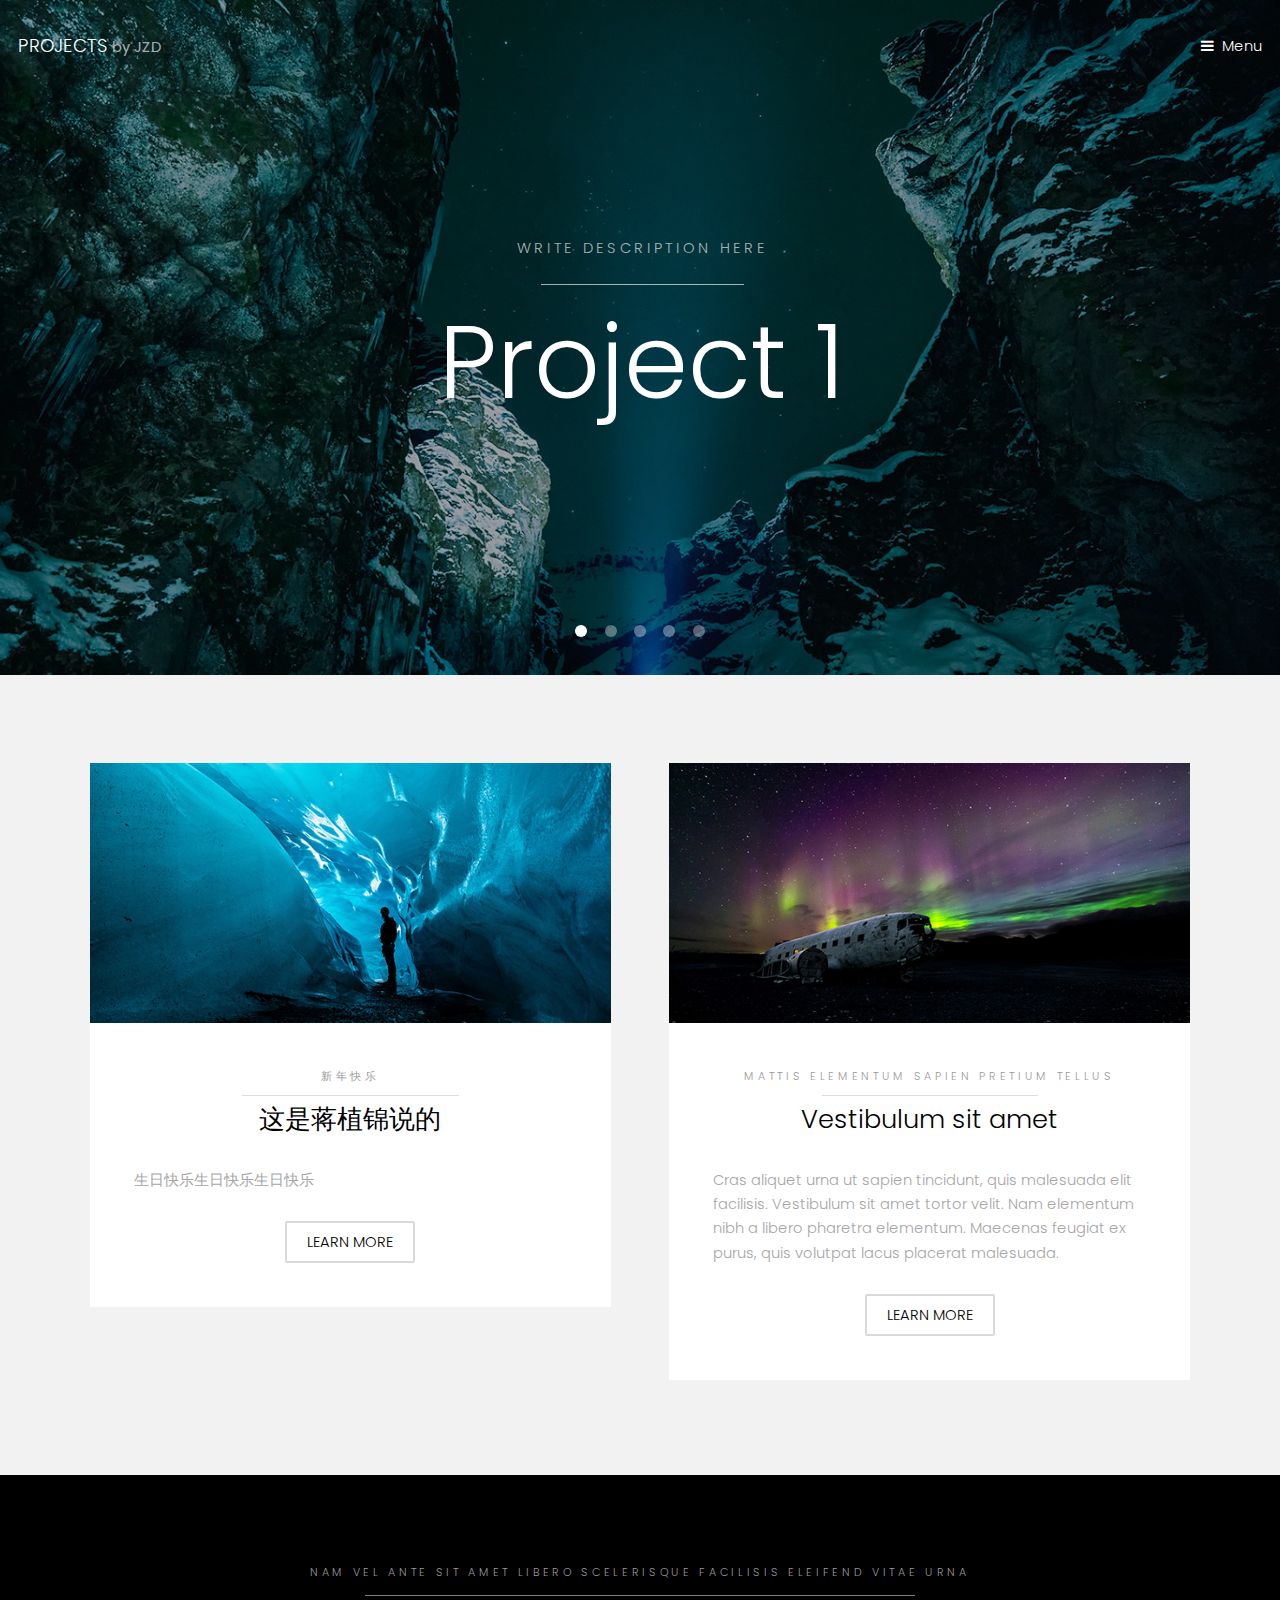
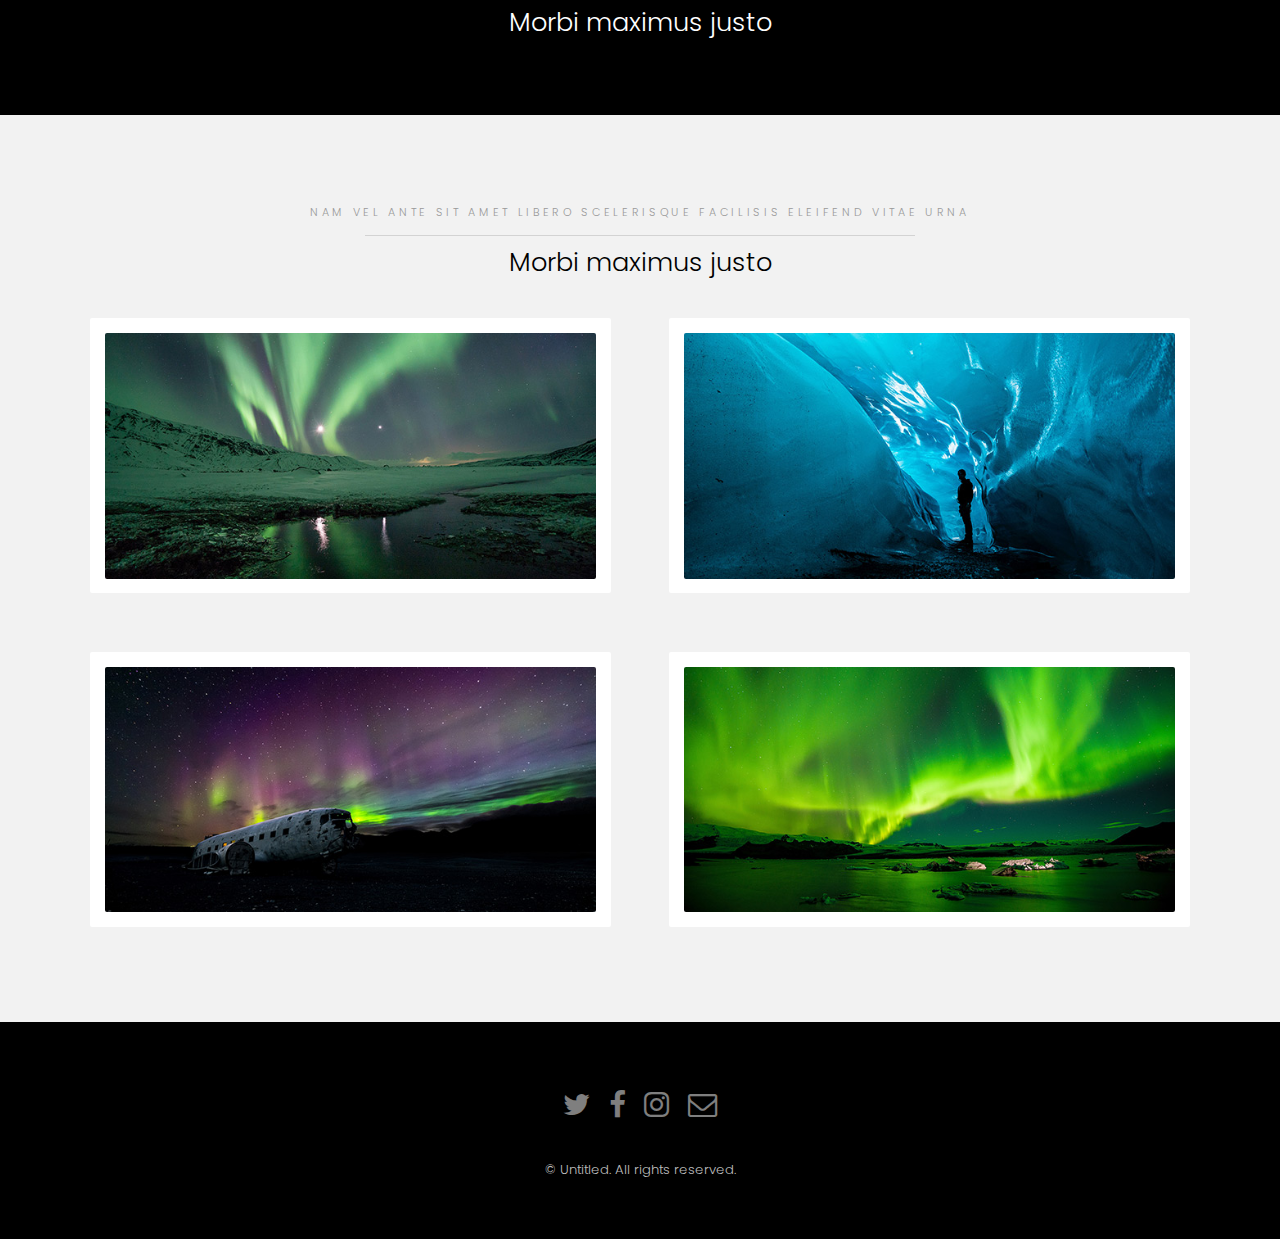
==== commit d38c263e: "test" ====
--- a/index.html
+++ b/index.html
@@ -6,7 +6,7 @@
 -->
 <html>
 	<head>
-		<title>Hielo by TEMPLATED</title>
+		<title>Jiang Zhaodong PRESENTS</title>
 		<meta charset="utf-8" />
 		<meta name="viewport" content="width=device-width, initial-scale=1" />
 		<link rel="stylesheet" href="assets/css/main.css" />
@@ -15,7 +15,7 @@
 
 		<!-- Header -->
 			<header id="header" class="alt">
-				<div class="logo"><a href="index.html">Hielo <span>by TEMPLATED</span></a></div>
+				<div class="logo"><a href="index.html">PROJECTS <span>by JZD</span></a></div>
 				<a href="#menu">Menu</a>
 			</header>
 
@@ -34,8 +34,8 @@
 					<img src="images/slide01.jpg" alt="" />
 					<div class="inner">
 						<header>
-							<p>A free responsive web site template by <a href="https://templated.co">TEMPLATED</a></p>
-							<h2>Hielo</h2>
+							<p>Write description here</p>
+							<h2>Project 1</h2>
 						</header>
 					</div>
 				</article>
@@ -43,8 +43,8 @@
 					<img src="images/slide02.jpg" alt="" />
 					<div class="inner">
 						<header>
-							<p>Lorem ipsum dolor sit amet nullam feugiat</p>
-							<h2>Magna etiam</h2>
+							<p>Write description here</p>
+							<h2>Project 2</h2>
 						</header>
 					</div>
 				</article>
@@ -52,8 +52,8 @@
 					<img src="images/slide03.jpg"  alt="" />
 					<div class="inner">
 						<header>
-							<p>Sed cursus aliuam veroeros lorem ipsum nullam</p>
-							<h2>Tempus dolor</h2>
+							<p>Write description here</p>
+							<h2>Project 3</h2>
 						</header>
 					</div>
 				</article>
@@ -61,8 +61,8 @@
 					<img src="images/slide04.jpg"  alt="" />
 					<div class="inner">
 						<header>
-							<p>Adipiscing lorem ipsum feugiat sed phasellus consequat</p>
-							<h2>Etiam feugiat</h2>
+							<p>Write description here</p>
+							<h2>Project 4</h2>
 						</header>
 					</div>
 				</article>
@@ -70,8 +70,8 @@
 					<img src="images/slide05.jpg"  alt="" />
 					<div class="inner">
 						<header>
-							<p>Ipsum dolor sed magna veroeros lorem ipsum</p>
-							<h2>Lorem adipiscing</h2>
+							<p>Write description here</p>
+							<h2>Project 5</h2>
 						</header>
 					</div>
 				</article>
@@ -89,10 +89,10 @@
 								</div>
 								<div class="content">
 									<header class="align-center">
-										<p>maecenas sapien feugiat ex purus</p>
-										<h2>Lorem ipsum dolor</h2>
+										<p>新年快乐</p>
+										<h2>这是蒋植锦说的</h2>
 									</header>
-									<p> Cras aliquet urna ut sapien tincidunt, quis malesuada elit facilisis. Vestibulum sit amet tortor velit. Nam elementum nibh a libero pharetra elementum. Maecenas feugiat ex purus, quis volutpat lacus placerat malesuada.</p>
+									<p>生日快乐生日快乐生日快乐</p>
 									<footer class="align-center">
 										<a href="#" class="button alt">Learn More</a>
 									</footer>
